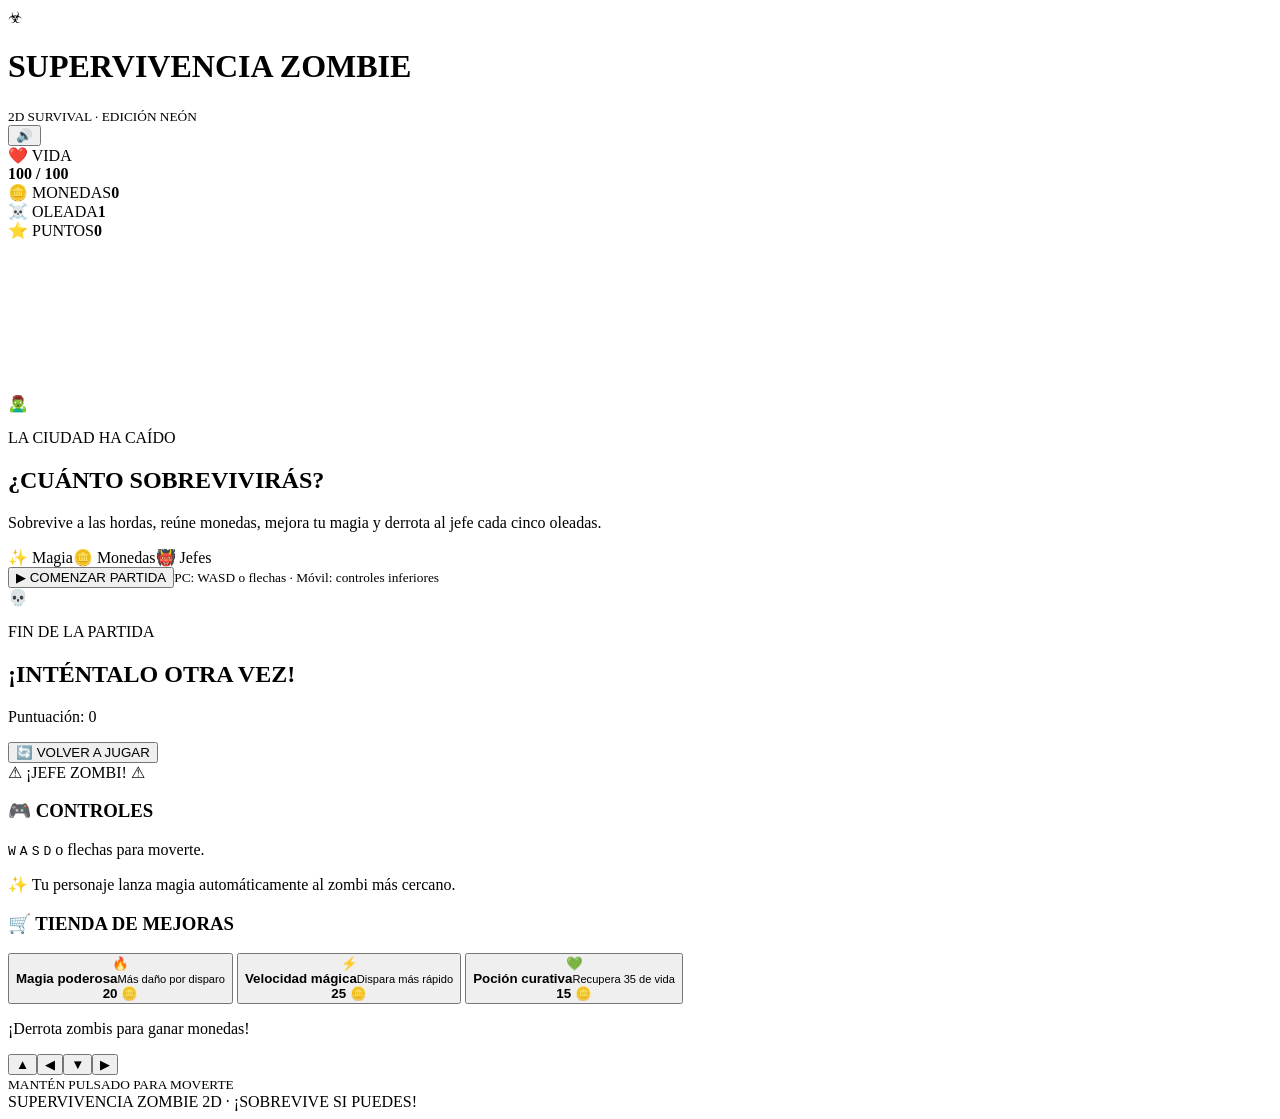
==== index.html @ ac4273e3 "Agregar juego Supervivencia Zombie 2D" ====
<!DOCTYPE html>
<html lang="es">
<head>
<meta charset="UTF-8">
<meta name="viewport" content="width=device-width, initial-scale=1">
<meta name="theme-color" content="#090d18">
<title>Supervivencia Zombie 2D</title>
<link rel="stylesheet" href="style.css">
</head>
<body>
<main class="app">
<header class="topbar"><div class="logo">☣</div><div class="brand"><h1>SUPERVIVENCIA <span>ZOMBIE</span></h1><small>2D SURVIVAL · EDICIÓN NEÓN</small></div><button id="soundBtn" class="small-btn">🔊</button></header>
<section class="hud">
<div class="stat life"><span>❤️ VIDA</span><div class="bar"><div id="healthBar"></div></div><b id="healthText">100 / 100</b></div>
<div class="stat"><span>🪙 MONEDAS</span><b id="coinsText">0</b></div><div class="stat"><span>☠️ OLEADA</span><b id="waveText">1</b></div><div class="stat"><span>⭐ PUNTOS</span><b id="scoreText">0</b></div>
</section>
<section class="arena">
<canvas id="gameCanvas" aria-label="Juego de supervivencia"></canvas>
<div id="startScreen" class="overlay"><div class="modal"><div class="hero">🧟‍♂️</div><p class="eyebrow">LA CIUDAD HA CAÍDO</p><h2>¿CUÁNTO <span>SOBREVIVIRÁS?</span></h2><p>Sobrevive a las hordas, reúne monedas, mejora tu magia y derrota al jefe cada cinco oleadas.</p><div class="features"><span>✨ Magia</span><span>🪙 Monedas</span><span>👹 Jefes</span></div><button id="startBtn" class="primary">▶ COMENZAR PARTIDA</button><small>PC: WASD o flechas · Móvil: controles inferiores</small></div></div>
<div id="gameOverScreen" class="overlay hidden"><div class="modal"><div class="hero">💀</div><p class="eyebrow">FIN DE LA PARTIDA</p><h2>¡INTÉNTALO <span>OTRA VEZ!</span></h2><p id="finalStats">Puntuación: 0</p><button id="restartBtn" class="primary">🔄 VOLVER A JUGAR</button></div></div>
<div id="waveBanner" class="banner hidden"></div><div id="bossWarning" class="boss hidden">⚠ ¡JEFE ZOMBI! ⚠</div>
</section>
<section class="bottom">
<div class="panel instructions"><h3>🎮 CONTROLES</h3><p><kbd>W</kbd> <kbd>A</kbd> <kbd>S</kbd> <kbd>D</kbd> o flechas para moverte.</p><p>✨ Tu personaje lanza magia automáticamente al zombi más cercano.</p></div>
<div class="panel shop"><h3>🛒 TIENDA DE MEJORAS</h3><div class="shop-items">
<button class="upgrade" data-upgrade="damage"><span>🔥</span><div><b>Magia poderosa</b><small>Más daño por disparo</small></div><strong id="damageCost">20 🪙</strong></button>
<button class="upgrade" data-upgrade="speed"><span>⚡</span><div><b>Velocidad mágica</b><small>Dispara más rápido</small></div><strong id="speedCost">25 🪙</strong></button>
<button class="upgrade" data-upgrade="health"><span>💚</span><div><b>Poción curativa</b><small>Recupera 35 de vida</small></div><strong id="healthCost">15 🪙</strong></button>
</div><p id="shopMessage" aria-live="polite">¡Derrota zombis para ganar monedas!</p></div>
</section>
<nav class="mobile-controls" aria-label="Controles táctiles"><div class="dpad"><button data-key="ArrowUp" class="up">▲</button><button data-key="ArrowLeft" class="left">◀</button><button data-key="ArrowDown" class="down">▼</button><button data-key="ArrowRight" class="right">▶</button></div><small>MANTÉN PULSADO PARA MOVERTE</small></nav>
<footer>SUPERVIVENCIA ZOMBIE 2D · ¡SOBREVIVE SI PUEDES!</footer>
</main><script src="script.js"></script>
</body></html>
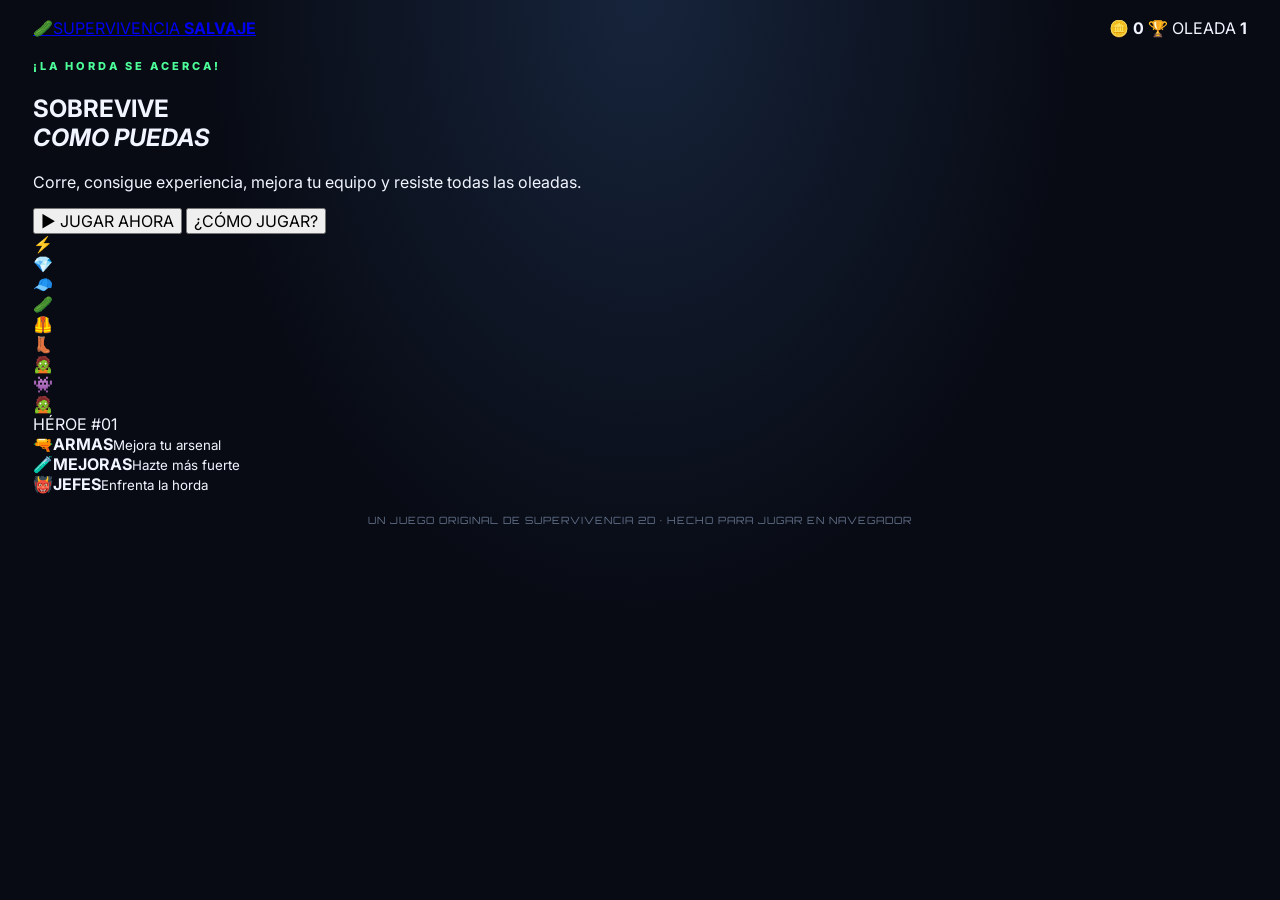
==== commit 27830f49: "Rediseñar juego con estilo survivor caricaturesco" ====
--- a/index.html
+++ b/index.html
@@ -1,34 +1,65 @@
-<!DOCTYPE html>
+<!doctype html>
 <html lang="es">
 <head>
-<meta charset="UTF-8">
-<meta name="viewport" content="width=device-width, initial-scale=1">
-<meta name="theme-color" content="#090d18">
-<title>Supervivencia Zombie 2D</title>
-<link rel="stylesheet" href="style.css">
+  <meta charset="UTF-8">
+  <meta name="viewport" content="width=device-width, initial-scale=1.0">
+  <meta name="theme-color" content="#182d24">
+  <title>Supervivencia Salvaje — Arena 2D</title>
+  <link rel="preconnect" href="https://fonts.googleapis.com">
+  <link href="https://fonts.googleapis.com/css2?family=Nunito:wght@400;700;800;900&display=swap" rel="stylesheet">
+  <link rel="stylesheet" href="style.css">
 </head>
 <body>
-<main class="app">
-<header class="topbar"><div class="logo">☣</div><div class="brand"><h1>SUPERVIVENCIA <span>ZOMBIE</span></h1><small>2D SURVIVAL · EDICIÓN NEÓN</small></div><button id="soundBtn" class="small-btn">🔊</button></header>
-<section class="hud">
-<div class="stat life"><span>❤️ VIDA</span><div class="bar"><div id="healthBar"></div></div><b id="healthText">100 / 100</b></div>
-<div class="stat"><span>🪙 MONEDAS</span><b id="coinsText">0</b></div><div class="stat"><span>☠️ OLEADA</span><b id="waveText">1</b></div><div class="stat"><span>⭐ PUNTOS</span><b id="scoreText">0</b></div>
-</section>
-<section class="arena">
-<canvas id="gameCanvas" aria-label="Juego de supervivencia"></canvas>
-<div id="startScreen" class="overlay"><div class="modal"><div class="hero">🧟‍♂️</div><p class="eyebrow">LA CIUDAD HA CAÍDO</p><h2>¿CUÁNTO <span>SOBREVIVIRÁS?</span></h2><p>Sobrevive a las hordas, reúne monedas, mejora tu magia y derrota al jefe cada cinco oleadas.</p><div class="features"><span>✨ Magia</span><span>🪙 Monedas</span><span>👹 Jefes</span></div><button id="startBtn" class="primary">▶ COMENZAR PARTIDA</button><small>PC: WASD o flechas · Móvil: controles inferiores</small></div></div>
-<div id="gameOverScreen" class="overlay hidden"><div class="modal"><div class="hero">💀</div><p class="eyebrow">FIN DE LA PARTIDA</p><h2>¡INTÉNTALO <span>OTRA VEZ!</span></h2><p id="finalStats">Puntuación: 0</p><button id="restartBtn" class="primary">🔄 VOLVER A JUGAR</button></div></div>
-<div id="waveBanner" class="banner hidden"></div><div id="bossWarning" class="boss hidden">⚠ ¡JEFE ZOMBI! ⚠</div>
-</section>
-<section class="bottom">
-<div class="panel instructions"><h3>🎮 CONTROLES</h3><p><kbd>W</kbd> <kbd>A</kbd> <kbd>S</kbd> <kbd>D</kbd> o flechas para moverte.</p><p>✨ Tu personaje lanza magia automáticamente al zombi más cercano.</p></div>
-<div class="panel shop"><h3>🛒 TIENDA DE MEJORAS</h3><div class="shop-items">
-<button class="upgrade" data-upgrade="damage"><span>🔥</span><div><b>Magia poderosa</b><small>Más daño por disparo</small></div><strong id="damageCost">20 🪙</strong></button>
-<button class="upgrade" data-upgrade="speed"><span>⚡</span><div><b>Velocidad mágica</b><small>Dispara más rápido</small></div><strong id="speedCost">25 🪙</strong></button>
-<button class="upgrade" data-upgrade="health"><span>💚</span><div><b>Poción curativa</b><small>Recupera 35 de vida</small></div><strong id="healthCost">15 🪙</strong></button>
-</div><p id="shopMessage" aria-live="polite">¡Derrota zombis para ganar monedas!</p></div>
-</section>
-<nav class="mobile-controls" aria-label="Controles táctiles"><div class="dpad"><button data-key="ArrowUp" class="up">▲</button><button data-key="ArrowLeft" class="left">◀</button><button data-key="ArrowDown" class="down">▼</button><button data-key="ArrowRight" class="right">▶</button></div><small>MANTÉN PULSADO PARA MOVERTE</small></nav>
-<footer>SUPERVIVENCIA ZOMBIE 2D · ¡SOBREVIVE SI PUEDES!</footer>
-</main><script src="script.js"></script>
-</body></html>+  <main class="app">
+    <header class="topbar">
+      <a class="brand" href="#" aria-label="Supervivencia Salvaje inicio"><span class="brand-icon">🥒</span><span>SUPERVIVENCIA <b>SALVAJE</b></span></a>
+      <div class="top-stats">
+        <span class="pill">🪙 <b id="coinCount">0</b></span>
+        <span class="pill">🏆 OLEADA <b id="waveTop">1</b></span>
+      </div>
+    </header>
+
+    <section id="menuScreen" class="menu-screen">
+      <div class="hero-copy">
+        <span class="eyebrow">¡LA HORDA SE ACERCA!</span>
+        <h1>SOBREVIVE<br><em>COMO PUEDAS</em></h1>
+        <p>Corre, consigue experiencia, mejora tu equipo y resiste todas las oleadas.</p>
+        <div class="hero-actions">
+          <button id="playBtn" class="btn btn-primary">▶ JUGAR AHORA</button>
+          <button id="howBtn" class="btn btn-ghost">¿CÓMO JUGAR?</button>
+        </div>
+        <div id="howText" class="how-text hidden">Muévete con WASD o las flechas. Tu héroe dispara automáticamente al enemigo más cercano. Recoge las gemas, sube de nivel y elige mejoras.</div>
+      </div>
+      <div class="hero-art" aria-label="Héroe caricaturesco en una arena">
+        <div class="sun"></div><div class="floating f1">⚡</div><div class="floating f2">💎</div>
+        <div class="hero-shadow"></div>
+        <div class="hero-character"><div class="hero-hat">🧢</div><div class="hero-face">🥒</div><div class="hero-body">🦺</div><div class="hero-boots">👢</div></div>
+        <div class="enemy e1">🧟</div><div class="enemy e2">👾</div><div class="enemy e3">🧟</div>
+        <span class="art-tag">HÉROE #01</span>
+      </div>
+      <div class="feature-row">
+        <div class="feature"><span>🔫</span><b>ARMAS</b><small>Mejora tu arsenal</small></div>
+        <div class="feature"><span>🧪</span><b>MEJORAS</b><small>Hazte más fuerte</small></div>
+        <div class="feature"><span>👹</span><b>JEFES</b><small>Enfrenta la horda</small></div>
+      </div>
+    </section>
+
+    <section id="gameScreen" class="game-screen hidden">
+      <div class="hud">
+        <div class="hud-left"><span class="hud-label">OLEADA <b id="wave">1</b></span><span class="hud-label">NIVEL <b id="level">1</b></span></div>
+        <div class="health-wrap"><span>❤️ <b id="hpText">100/100</b></span><div class="bar"><i id="hpBar"></i></div></div>
+        <div class="hud-right"><span>🪙 <b id="coins">0</b></span><button id="pauseBtn" class="icon-btn" aria-label="Pausar">Ⅱ</button></div>
+      </div>
+      <div class="arena-wrap"><canvas id="gameCanvas" width="960" height="600" aria-label="Zona de juego"></canvas>
+        <div id="toast" class="toast hidden"></div>
+        <div id="upgradePanel" class="overlay hidden"><div class="modal"><span class="eyebrow">¡SUBISTE DE NIVEL!</span><h2>ELIGE UNA MEJORA</h2><p>Selecciona una ventaja para seguir sobreviviendo.</p><div id="upgradeChoices" class="upgrade-choices"></div></div></div>
+        <div id="pausePanel" class="overlay hidden"><div class="modal"><span class="eyebrow">PAUSA</span><h2>TOMA AIRE</h2><p>La horda espera… por ahora.</p><button id="resumeBtn" class="btn btn-primary">CONTINUAR</button><button id="quitBtn" class="btn btn-ghost">SALIR AL MENÚ</button></div></div>
+        <div id="gameOverPanel" class="overlay hidden"><div class="modal"><span class="eyebrow">FIN DE LA PARTIDA</span><h2>¡BUEN INTENTO!</h2><p id="resultText">Llegaste a la oleada 1.</p><button id="againBtn" class="btn btn-primary">VOLVER A JUGAR</button><button id="menuBtn" class="btn btn-ghost">MENÚ PRINCIPAL</button></div></div>
+      </div>
+      <div class="game-footer"><span>⌨️ WASD / FLECHAS para moverte</span><span>✨ Recoge gemas para subir de nivel</span><span id="enemyCount">Enemigos: 0</span></div>
+    </section>
+    <footer>UN JUEGO ORIGINAL DE SUPERVIVENCIA 2D · HECHO PARA JUGAR EN NAVEGADOR</footer>
+  </main>
+  <script src="script.js"></script>
+</body>
+</html>
--- a/style.css
+++ b/style.css
@@ -0,0 +1,2 @@
+@import url('https://fonts.googleapis.com/css2?family=Orbitron:wght@400;600;700;800;900&family=Inter:wght@400;500;600;700;800&display=swap');
+:root{--bg:#080b14;--panel:#111827;--line:#273349;--green:#4dff9a;--purple:#bd78ff;--red:#ff5278;--text:#f1f5ff;--muted:#99a6bd}*{box-sizing:border-box}body{margin:0;min-height:100vh;background:radial-gradient(ellipse at top,#16243b,transparent 48%),var(--bg);color:var(--text);font-family:Inter,Arial,sans-serif}button{font:inherit;cursor:pointer;-webkit-tap-highlight-color:transparent}.app{width:min(1250px,100%);margin:auto;padding:18px}.topbar{display:flex;align-items:center;gap:12px;margin-bottom:16px}.logo{font-size:38px;color:var(--green);text-shadow:0 0 20px #4dff9a99}.brand{flex:1}.brand h1{margin:0;font:800 clamp(16px,3vw,25px) Orbitron,sans-serif;letter-spacing:1px}.brand h1 span{color:var(--green)}.brand small{display:block;margin-top:5px;color:var(--muted);font-size:10px;letter-spacing:2px}.small-btn{background:var(--panel);border:1px solid var(--line);border-radius:12px;color:white;padding:10px 13px}.hud{display:grid;grid-template-columns:1.4fr repeat(3,1fr);gap:10px;margin-bottom:12px}.stat,.panel{background:#111827e8;border:1px solid var(--line);border-radius:12px;padding:12px;min-width:0}.stat span{display:block;color:var(--muted);font-size:10px;font-weight:800;letter-spacing:1px;margin-bottom:8px}.stat b{font:700 20px Orbitron,sans-serif;overflow-wrap:anywhere}.bar{height:8px;overflow:hidden;border-radius:10px;background:#30394b;margin:7px 0}.health-fill,#healthBar{height:100%;width:100%;background:linear-gradient(90deg,#ff5278,#ff8b8b);border-radius:inherit;transition:width .15s}#healthText{font-size:11px;color:#ffc2cd}.arena{position:relative;overflow:hidden;border:1px solid #36516b;border-radius:15px;background:#0b1420;box-shadow:0 0 35px #36f5a010}#gameCanvas{display:block;width:100%;height:clamp(310px,53vw,570px);touch-action:none}.overlay{position:absolute;inset:0;z-index:4;display:grid;place-items:center;padding:15px;background:#070b14d9;backdrop-filter:blur(7px)}.hidden{display:none!important}.modal{width:min(490px,100%);padding:clamp(18px,4vw,35px);text-align:center;background:linear-gradient(145deg,#172337,#0c1220);border:1px solid #435371;border-radius:20px;box-shadow:0 0 50px #9b5cff16}.hero{font-size:55px;filter:drop-shadow(0 0 15px #4dff9a55)}.eyebrow{color:var(--green);font-size:11px;font-weight:800;letter-spacing:3px}.modal h2{font:900 clamp(22px,5vw,34px) Orbitron,sans-serif;line-height:1.4;margin:10px 0}.modal h2 span{color:var(--green)}.modal p{color:#bac6d9;font-size:13px;line-height:1.7}.features{display:flex;justify-content:center;gap:8px;flex-wrap:wrap;margin:18px 0}.features span{padding:8px 10px;background:#202d42;border-radius:9px;font-size:11px}.primary{width:100%;border:0;border-radius:11px;padding:15px;background:linear-gradient(90deg,#30df85,#70ffc1);color:#07170f;font-weight:900;letter-spacing:1px}.modal>small{display:block;color:var(--muted);font-size:10px;margin-top:15px}.banner,.boss{position:absolute;z-index:2;left:50%;top:12%;transform:translateX(-50%);white-space:nowrap;text-align:center;font:900 clamp(15px,3vw,27px) Orbitron,sans-serif;color:var(--green);text-shadow:0 0 18px #4dff9a;pointer-events:none}.boss{top:23%;color:#ff5e7b;text-shadow:0 0 18px #ff5278}.bottom{display:grid;grid-template-columns:.85fr 1.5fr;gap:12px;margin-top:12px}.panel{padding:16px}.panel h3{font:700 13px Orbitron,sans-serif;margin:0 0 14px}.instructions p{color:var(--muted);font-size:12px;line-height:1.7}kbd{display:inline-block;background:#25334a;border:1px solid #455574;border-radius:4px;padding:3px 6px}.shop-items{display:grid;grid-template-columns:repeat(3,minmax(0,1fr));gap:9px}.upgrade{display:flex;flex-direction:column;align-items:flex-start;gap:8px;text-align:left;padding:12px;min-width:0;border:1px solid #34425c;border-radius:10px;background:#182338;color:var(--text)}.upgrade:hover:not(:disabled){border-color:var(--green);transform:translateY(-2px)}.upgrade:disabled{opacity:.45;cursor:not-allowed}.upgrade>span{font-size:24px}.upgrade b,.upgrade small{display:block}.upgrade b{font-size:11px;line-height:1.5}.upgrade small{color:var(--muted);font-size:10px;line-height:1.5;margin-top:3px}.upgrade strong{color:var(--green);font-size:11px}#shopMessage{min-height:15px;color:var(--muted);font-size:11px;margin-bottom:0}.mobile-controls{display:none}footer{padding:20px 0 8px;text-align:center;color:#64728b;font:10px Orbitron,sans-serif;letter-spacing:1px}@media(max-width:700px){.app{padding:10px}.brand h1{font-size:15px}.brand small{font-size:8px;letter-spacing:1px}.logo{font-size:29px}.hud{grid-template-columns:repeat(3,1fr)}.life{grid-column:1/-1}.stat{padding:9px}.stat b{font-size:16px}#gameCanvas{height:56vh;min-height:330px;max-height:490px}.bottom{grid-template-columns:1fr}.instructions{display:none}.mobile-controls{display:flex;align-items:center;justify-content:space-between;gap:12px;padding:15px 3px 5px}.dpad{display:grid;grid-template-columns:repeat(3,45px);grid-template-rows:repeat(2,43px);gap:4px}.dpad button{border:1px solid #3b536e;border-radius:9px;background:#172338;color:var(--green);font-size:17px;touch-action:none;user-select:none}.up{grid-column:2;grid-row:1}.left{grid-column:1;grid-row:2}.down{grid-column:2;grid-row:2}.right{grid-column:3;grid-row:2}.mobile-controls small{max-width:130px;color:var(--muted);font-size:9px;line-height:1.6;text-align:right}.shop-items{grid-template-columns:1fr}.upgrade{flex-direction:row;align-items:center}.upgrade>span{width:30px;text-align:center}.upgrade>div{flex:1}}
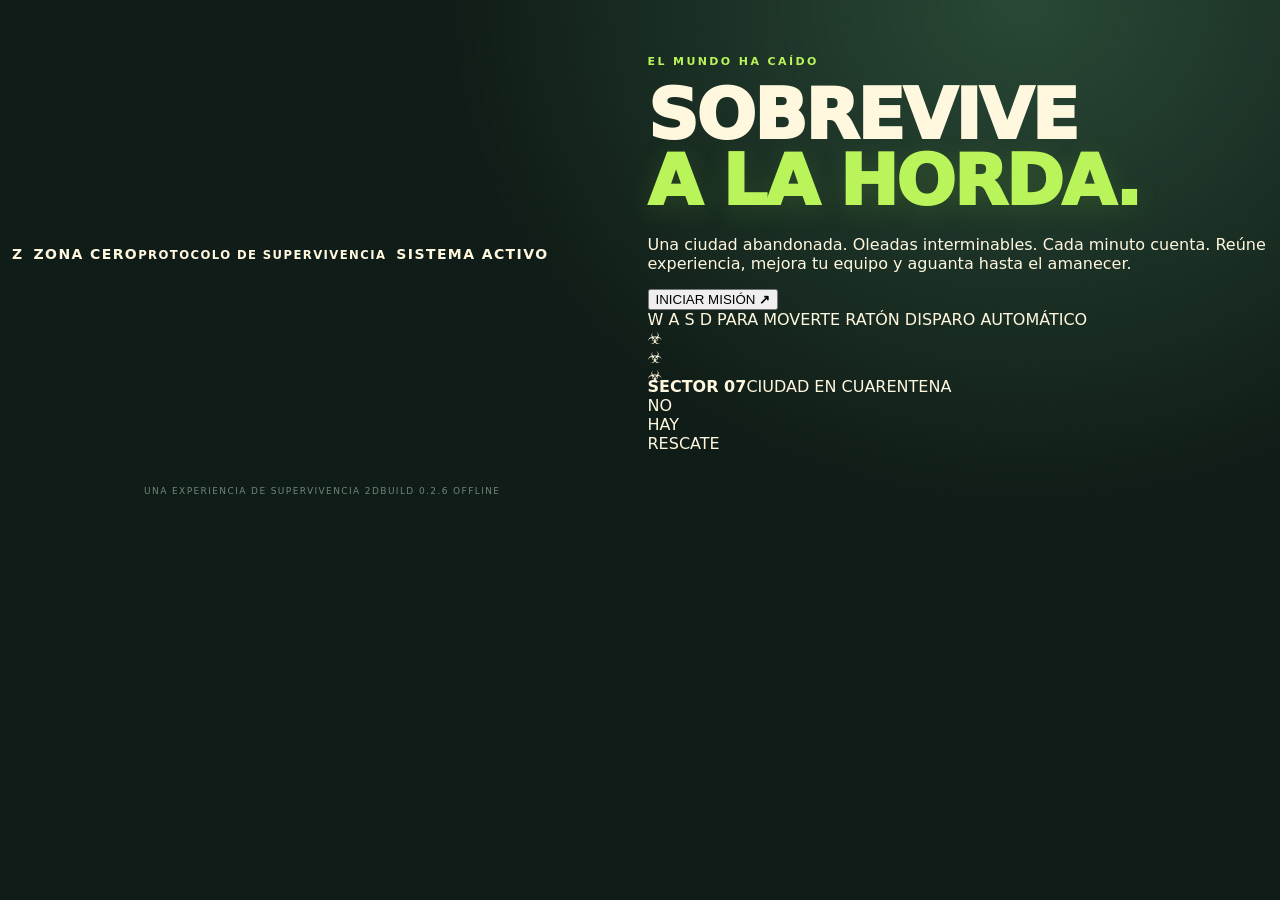
==== commit fbaf8713: "Redesign game interface as immersive survival arena" ====
--- a/index.html
+++ b/index.html
@@ -1,65 +1,45 @@
 <!doctype html>
 <html lang="es">
 <head>
-  <meta charset="UTF-8">
-  <meta name="viewport" content="width=device-width, initial-scale=1.0">
-  <meta name="theme-color" content="#182d24">
-  <title>Supervivencia Salvaje — Arena 2D</title>
-  <link rel="preconnect" href="https://fonts.googleapis.com">
-  <link href="https://fonts.googleapis.com/css2?family=Nunito:wght@400;700;800;900&display=swap" rel="stylesheet">
-  <link rel="stylesheet" href="style.css">
+<meta charset="UTF-8">
+<meta name="viewport" content="width=device-width,initial-scale=1">
+<meta name="theme-color" content="#101510">
+<title>Zona Cero — Supervivencia 2D</title>
+<link rel="preconnect" href="https://fonts.googleapis.com">
+<link href="https://fonts.googleapis.com/css2?family=Barlow+Condensed:wght@500;600;700;800;900&family=Inter:wght@400;500;600;700;800&display=swap" rel="stylesheet">
+<link rel="stylesheet" href="style.css">
 </head>
 <body>
-  <main class="app">
-    <header class="topbar">
-      <a class="brand" href="#" aria-label="Supervivencia Salvaje inicio"><span class="brand-icon">🥒</span><span>SUPERVIVENCIA <b>SALVAJE</b></span></a>
-      <div class="top-stats">
-        <span class="pill">🪙 <b id="coinCount">0</b></span>
-        <span class="pill">🏆 OLEADA <b id="waveTop">1</b></span>
+<main id="app">
+  <section id="menu" class="screen menu-screen">
+    <div class="menu-bg"></div><div class="menu-grain"></div>
+    <header class="brand"><span class="brand-mark">Z</span><div><strong>ZONA CERO</strong><small>PROTOCOLO DE SUPERVIVENCIA</small></div><span class="status"><i></i> SISTEMA ACTIVO</span></header>
+    <div class="menu-content">
+      <div class="menu-copy"><div class="eyebrow"><span></span> EL MUNDO HA CAÍDO</div><h1>SOBREVIVE<br><em>A LA HORDA.</em></h1><p>Una ciudad abandonada. Oleadas interminables. Cada minuto cuenta. Reúne experiencia, mejora tu equipo y aguanta hasta el amanecer.</p>
+      <button id="play" class="primary-btn">INICIAR MISIÓN <b>↗</b></button>
+      <div class="controls-hint"><span>W A S D</span> PARA MOVERTE <i></i><span>RATÓN</span> DISPARO AUTOMÁTICO</div></div>
+      <div class="poster-art" aria-label="Ilustración original de un superviviente enfrentando criaturas caricaturescas">
+        <div class="moon"></div><div class="city city-back"></div><div class="city city-front"></div><div class="ground-lines"></div>
+        <div class="art-zombie z1">☣</div><div class="art-zombie z2">☣</div><div class="art-zombie z3">☣</div>
+        <div class="art-hero"><div class="hero-pack"></div><div class="hero-head"><span></span></div><div class="hero-body"><i></i></div><div class="hero-leg l1"></div><div class="hero-leg l2"></div><div class="hero-tool"></div></div>
+        <div class="poster-label"><b>SECTOR 07</b><span>CIUDAD EN CUARENTENA</span></div>
+        <div class="poster-stamp">NO<br>HAY<br>RESCATE</div>
       </div>
-    </header>
-
-    <section id="menuScreen" class="menu-screen">
-      <div class="hero-copy">
-        <span class="eyebrow">¡LA HORDA SE ACERCA!</span>
-        <h1>SOBREVIVE<br><em>COMO PUEDAS</em></h1>
-        <p>Corre, consigue experiencia, mejora tu equipo y resiste todas las oleadas.</p>
-        <div class="hero-actions">
-          <button id="playBtn" class="btn btn-primary">▶ JUGAR AHORA</button>
-          <button id="howBtn" class="btn btn-ghost">¿CÓMO JUGAR?</button>
-        </div>
-        <div id="howText" class="how-text hidden">Muévete con WASD o las flechas. Tu héroe dispara automáticamente al enemigo más cercano. Recoge las gemas, sube de nivel y elige mejoras.</div>
-      </div>
-      <div class="hero-art" aria-label="Héroe caricaturesco en una arena">
-        <div class="sun"></div><div class="floating f1">⚡</div><div class="floating f2">💎</div>
-        <div class="hero-shadow"></div>
-        <div class="hero-character"><div class="hero-hat">🧢</div><div class="hero-face">🥒</div><div class="hero-body">🦺</div><div class="hero-boots">👢</div></div>
-        <div class="enemy e1">🧟</div><div class="enemy e2">👾</div><div class="enemy e3">🧟</div>
-        <span class="art-tag">HÉROE #01</span>
-      </div>
-      <div class="feature-row">
-        <div class="feature"><span>🔫</span><b>ARMAS</b><small>Mejora tu arsenal</small></div>
-        <div class="feature"><span>🧪</span><b>MEJORAS</b><small>Hazte más fuerte</small></div>
-        <div class="feature"><span>👹</span><b>JEFES</b><small>Enfrenta la horda</small></div>
-      </div>
-    </section>
-
-    <section id="gameScreen" class="game-screen hidden">
-      <div class="hud">
-        <div class="hud-left"><span class="hud-label">OLEADA <b id="wave">1</b></span><span class="hud-label">NIVEL <b id="level">1</b></span></div>
-        <div class="health-wrap"><span>❤️ <b id="hpText">100/100</b></span><div class="bar"><i id="hpBar"></i></div></div>
-        <div class="hud-right"><span>🪙 <b id="coins">0</b></span><button id="pauseBtn" class="icon-btn" aria-label="Pausar">Ⅱ</button></div>
-      </div>
-      <div class="arena-wrap"><canvas id="gameCanvas" width="960" height="600" aria-label="Zona de juego"></canvas>
-        <div id="toast" class="toast hidden"></div>
-        <div id="upgradePanel" class="overlay hidden"><div class="modal"><span class="eyebrow">¡SUBISTE DE NIVEL!</span><h2>ELIGE UNA MEJORA</h2><p>Selecciona una ventaja para seguir sobreviviendo.</p><div id="upgradeChoices" class="upgrade-choices"></div></div></div>
-        <div id="pausePanel" class="overlay hidden"><div class="modal"><span class="eyebrow">PAUSA</span><h2>TOMA AIRE</h2><p>La horda espera… por ahora.</p><button id="resumeBtn" class="btn btn-primary">CONTINUAR</button><button id="quitBtn" class="btn btn-ghost">SALIR AL MENÚ</button></div></div>
-        <div id="gameOverPanel" class="overlay hidden"><div class="modal"><span class="eyebrow">FIN DE LA PARTIDA</span><h2>¡BUEN INTENTO!</h2><p id="resultText">Llegaste a la oleada 1.</p><button id="againBtn" class="btn btn-primary">VOLVER A JUGAR</button><button id="menuBtn" class="btn btn-ghost">MENÚ PRINCIPAL</button></div></div>
-      </div>
-      <div class="game-footer"><span>⌨️ WASD / FLECHAS para moverte</span><span>✨ Recoge gemas para subir de nivel</span><span id="enemyCount">Enemigos: 0</span></div>
-    </section>
-    <footer>UN JUEGO ORIGINAL DE SUPERVIVENCIA 2D · HECHO PARA JUGAR EN NAVEGADOR</footer>
-  </main>
-  <script src="script.js"></script>
+    </div>
+    <footer class="menu-footer"><span>UNA EXPERIENCIA DE SUPERVIVENCIA 2D</span><span>BUILD 0.2.6 <i></i> OFFLINE</span></footer>
+  </section>
+  <section id="game" class="screen game-screen hidden">
+    <canvas id="arena"></canvas>
+    <div class="hud-top"><div class="hud-logo"><span>Z</span><b>ZONA CERO</b></div><div class="hud-stat"><small>OLEADA</small><strong id="wave">01</strong></div><div class="hud-stat"><small>TIEMPO</small><strong id="time">00:00</strong></div><div class="hud-stat coins"><small>CHATARRA</small><strong>◆ <span id="coins">0</span></strong></div><button id="pause" class="pause-btn" aria-label="Pausar">Ⅱ</button></div>
+    <div class="mission-panel"><small>OBJETIVO ACTUAL</small><strong>SOBREVIVE A LA HORDA</strong><div class="health-track"><span id="healthbar"></span></div><span id="healthtext">100 / 100 HP</span></div>
+    <div class="xp-panel"><div class="xp-label"><span>EXPERIENCIA</span><b id="level">NV. 1</b></div><div class="xp-track"><span id="xpbar"></span></div></div>
+    <div id="tip" class="tip">MUEVETE · RECOGE CRISTALES · SOBREVIVE</div>
+    <div id="pauseOverlay" class="overlay hidden"><div class="modal"><small>PROTOCOLO DETENIDO</small><h2>PAUSA</h2><button id="resume" class="primary-btn">CONTINUAR ↗</button><button id="quit" class="secondary-btn">VOLVER AL MENÚ</button></div></div>
+    <div id="upgradeOverlay" class="overlay hidden"><div class="modal upgrade-modal"><small>EVOLUCIÓN DISPONIBLE</small><h2>ELIGE UNA MEJORA</h2><div id="upgradeChoices" class="upgrade-choices"></div></div></div>
+    <div id="overOverlay" class="overlay hidden"><div class="modal"><small>FIN DE LA MISIÓN</small><h2>HAS CAÍDO.</h2><p id="finalStats">La ciudad sigue en cuarentena.</p><button id="again" class="primary-btn">INTENTAR DE NUEVO ↗</button><button id="backMenu" class="secondary-btn">VOLVER AL MENÚ</button></div></div>
+    <div class="mobile-pad" id="mobilePad"><button data-dir="up">▲</button><div><button data-dir="left">◀</button><button data-dir="down">▼</button><button data-dir="right">▶</button></div></div>
+  </section>
+</main>
+<script src="script.js"></script>
 </body>
 </html>
--- a/style.css
+++ b/style.css
@@ -1,2 +1 @@
-@import url('https://fonts.googleapis.com/css2?family=Orbitron:wght@400;600;700;800;900&family=Inter:wght@400;500;600;700;800&display=swap');
-:root{--bg:#080b14;--panel:#111827;--line:#273349;--green:#4dff9a;--purple:#bd78ff;--red:#ff5278;--text:#f1f5ff;--muted:#99a6bd}*{box-sizing:border-box}body{margin:0;min-height:100vh;background:radial-gradient(ellipse at top,#16243b,transparent 48%),var(--bg);color:var(--text);font-family:Inter,Arial,sans-serif}button{font:inherit;cursor:pointer;-webkit-tap-highlight-color:transparent}.app{width:min(1250px,100%);margin:auto;padding:18px}.topbar{display:flex;align-items:center;gap:12px;margin-bottom:16px}.logo{font-size:38px;color:var(--green);text-shadow:0 0 20px #4dff9a99}.brand{flex:1}.brand h1{margin:0;font:800 clamp(16px,3vw,25px) Orbitron,sans-serif;letter-spacing:1px}.brand h1 span{color:var(--green)}.brand small{display:block;margin-top:5px;color:var(--muted);font-size:10px;letter-spacing:2px}.small-btn{background:var(--panel);border:1px solid var(--line);border-radius:12px;color:white;padding:10px 13px}.hud{display:grid;grid-template-columns:1.4fr repeat(3,1fr);gap:10px;margin-bottom:12px}.stat,.panel{background:#111827e8;border:1px solid var(--line);border-radius:12px;padding:12px;min-width:0}.stat span{display:block;color:var(--muted);font-size:10px;font-weight:800;letter-spacing:1px;margin-bottom:8px}.stat b{font:700 20px Orbitron,sans-serif;overflow-wrap:anywhere}.bar{height:8px;overflow:hidden;border-radius:10px;background:#30394b;margin:7px 0}.health-fill,#healthBar{height:100%;width:100%;background:linear-gradient(90deg,#ff5278,#ff8b8b);border-radius:inherit;transition:width .15s}#healthText{font-size:11px;color:#ffc2cd}.arena{position:relative;overflow:hidden;border:1px solid #36516b;border-radius:15px;background:#0b1420;box-shadow:0 0 35px #36f5a010}#gameCanvas{display:block;width:100%;height:clamp(310px,53vw,570px);touch-action:none}.overlay{position:absolute;inset:0;z-index:4;display:grid;place-items:center;padding:15px;background:#070b14d9;backdrop-filter:blur(7px)}.hidden{display:none!important}.modal{width:min(490px,100%);padding:clamp(18px,4vw,35px);text-align:center;background:linear-gradient(145deg,#172337,#0c1220);border:1px solid #435371;border-radius:20px;box-shadow:0 0 50px #9b5cff16}.hero{font-size:55px;filter:drop-shadow(0 0 15px #4dff9a55)}.eyebrow{color:var(--green);font-size:11px;font-weight:800;letter-spacing:3px}.modal h2{font:900 clamp(22px,5vw,34px) Orbitron,sans-serif;line-height:1.4;margin:10px 0}.modal h2 span{color:var(--green)}.modal p{color:#bac6d9;font-size:13px;line-height:1.7}.features{display:flex;justify-content:center;gap:8px;flex-wrap:wrap;margin:18px 0}.features span{padding:8px 10px;background:#202d42;border-radius:9px;font-size:11px}.primary{width:100%;border:0;border-radius:11px;padding:15px;background:linear-gradient(90deg,#30df85,#70ffc1);color:#07170f;font-weight:900;letter-spacing:1px}.modal>small{display:block;color:var(--muted);font-size:10px;margin-top:15px}.banner,.boss{position:absolute;z-index:2;left:50%;top:12%;transform:translateX(-50%);white-space:nowrap;text-align:center;font:900 clamp(15px,3vw,27px) Orbitron,sans-serif;color:var(--green);text-shadow:0 0 18px #4dff9a;pointer-events:none}.boss{top:23%;color:#ff5e7b;text-shadow:0 0 18px #ff5278}.bottom{display:grid;grid-template-columns:.85fr 1.5fr;gap:12px;margin-top:12px}.panel{padding:16px}.panel h3{font:700 13px Orbitron,sans-serif;margin:0 0 14px}.instructions p{color:var(--muted);font-size:12px;line-height:1.7}kbd{display:inline-block;background:#25334a;border:1px solid #455574;border-radius:4px;padding:3px 6px}.shop-items{display:grid;grid-template-columns:repeat(3,minmax(0,1fr));gap:9px}.upgrade{display:flex;flex-direction:column;align-items:flex-start;gap:8px;text-align:left;padding:12px;min-width:0;border:1px solid #34425c;border-radius:10px;background:#182338;color:var(--text)}.upgrade:hover:not(:disabled){border-color:var(--green);transform:translateY(-2px)}.upgrade:disabled{opacity:.45;cursor:not-allowed}.upgrade>span{font-size:24px}.upgrade b,.upgrade small{display:block}.upgrade b{font-size:11px;line-height:1.5}.upgrade small{color:var(--muted);font-size:10px;line-height:1.5;margin-top:3px}.upgrade strong{color:var(--green);font-size:11px}#shopMessage{min-height:15px;color:var(--muted);font-size:11px;margin-bottom:0}.mobile-controls{display:none}footer{padding:20px 0 8px;text-align:center;color:#64728b;font:10px Orbitron,sans-serif;letter-spacing:1px}@media(max-width:700px){.app{padding:10px}.brand h1{font-size:15px}.brand small{font-size:8px;letter-spacing:1px}.logo{font-size:29px}.hud{grid-template-columns:repeat(3,1fr)}.life{grid-column:1/-1}.stat{padding:9px}.stat b{font-size:16px}#gameCanvas{height:56vh;min-height:330px;max-height:490px}.bottom{grid-template-columns:1fr}.instructions{display:none}.mobile-controls{display:flex;align-items:center;justify-content:space-between;gap:12px;padding:15px 3px 5px}.dpad{display:grid;grid-template-columns:repeat(3,45px);grid-template-rows:repeat(2,43px);gap:4px}.dpad button{border:1px solid #3b536e;border-radius:9px;background:#172338;color:var(--green);font-size:17px;touch-action:none;user-select:none}.up{grid-column:2;grid-row:1}.left{grid-column:1;grid-row:2}.down{grid-column:2;grid-row:2}.right{grid-column:3;grid-row:2}.mobile-controls small{max-width:130px;color:var(--muted);font-size:9px;line-height:1.6;text-align:right}.shop-items{grid-template-columns:1fr}.upgrade{flex-direction:row;align-items:center}.upgrade>span{width:30px;text-align:center}.upgrade>div{flex:1}}+:root{--bg:#101c17;--panel:#1b2c23;--panel2:#23392c;--lime:#b9f45b;--gold:#ffd56a;--cream:#fff8df;--muted:#a9bdac;--red:#ff6f6f}*{box-sizing:border-box}body{margin:0;background:radial-gradient(ellipse at 80% 0%,#294936 0%,transparent 40%),var(--bg);color:var(--cream);font-family:Nunito,system-ui,sans-serif;min-height:100vh}.app{max-width:1200px;margin:auto;padding:20px 26px 14px}.topbar{display:flex;align-items:center;justify-content:space-between;gap:16px;border-bottom:1px solid #ffffff18;padding:4px 0 18px}.brand{display:flex;align-items:center;gap:10px;color:var(--cream);text-decoration:none;font-weight:900;letter-spacing:1.4px;font-size:14px}.brand-icon{font-size:29px;filter:drop-shadow(0 5px 10px #0006)}.brand b{color:var(--lime)}.top-stats{display:flex;gap:9px}.pill{background:#ffffff0e;border:1px solid #ffffff17;border-radius:30px;padding:8px 14px;font-size:13px;color:var(--gold)}.pill b{color:white;margin-left:4px}.menu-screen{display:grid;grid-template-columns:1fr 1fr;align-items:center;gap:15px;padding:40px 12px 26px}.hero-copy{padding:20px 0;position:relative;z-index:2}.eyebrow{font-size:11px;font-weight:900;letter-spacing:2.4px;color:var(--lime)}h1{font-size:clamp(38px,5.5vw,70px);line-height:.94;letter-spacing:-2px;margin:15px 0 20px;font-weight:1000}h1 em{font-style:normal;color:var(--lime);text-shadow:0 6px 28px #9ee73b25}.hero-copy p{color:var(--muted);max-width:440px;line-height:1.7;font-size:15px}.hero-actions{display:flex;flex-wrap:wrap;gap:11px;margin-top:27px}.btn{border:0;border-radius:12px;padding:13px 19px;font:900 12px Nunito,sans-serif;letter-spacing:.8px;cursor:pointer;transition:transform .16s,filter .16s}.btn:hover{transform:translateY(-2px);filter:brightness(1.08)}.btn-primary{background:var(--lime);color:#17241a;box-shadow:0 8px 24px #a7eb4b25}.btn-ghost{background:#ffffff0d;color:var(--cream);border:1px solid #ffffff24}.how-text{margin-top:16px;padding:14px 16px;border-radius:12px;background:#ffffff0c;color:var(--muted);font-size:13px;line-height:1.6;max-width:440px}.hidden{display:none!important}.hero-art{height:350px;position:relative;overflow:hidden;border-radius:28px;background:linear-gradient(155deg,#5a8b52,#244c3b 58%,#172b24);border:1px solid #d9ffb52e;box-shadow:inset 0 0 60px #0c1b14aa,0 25px 60px #0003}.hero-art:before,.hero-art:after{content:"";position:absolute;border-radius:50%;background:#b4dc8140}.hero-art:before{width:250px;height:250px;top:48px;left:calc(50% - 125px)}.hero-art:after{width:440px;height:100px;bottom:-30px;left:calc(50% - 220px);background:#13271d99;filter:blur(7px)}.sun{position:absolute;right:44px;top:30px;width:72px;height:72px;border-radius:50%;background:#ffda76;box-shadow:0 0 55px #ffd36b80}.hero-character{position:absolute;z-index:2;left:calc(50% - 58px);top:92px;width:116px;height:175px;display:flex;align-items:center;flex-direction:column;filter:drop-shadow(0 12px 8px #13251b77);animation:bob 2s ease-in-out infinite}.hero-face{font-size:84px;line-height:1.05;transform:rotate(-5deg)}.hero-hat{font-size:35px;margin-bottom:-13px;z-index:2}.hero-body{font-size:43px;margin-top:-9px}.hero-boots{font-size:31px;margin-top:-8px}.hero-shadow{position:absolute;z-index:1;bottom:39px;left:calc(50% - 64px);width:128px;height:25px;border-radius:50%;background:#07130e88;filter:blur(5px)}.enemy{position:absolute;z-index:2;font-size:48px;filter:drop-shadow(0 8px 5px #07130e66);animation:bob 2.4s ease-in-out infinite}.e1{left:14%;bottom:67px}.e2{right:15%;bottom:84px;animation-delay:.4s}.e3{right:28%;top:62px;font-size:36px;animation-delay:.8s}.floating{position:absolute;z-index:3;font-size:32px;animation:float 3s ease-in-out infinite}.f1{left:20%;top:55px}.f2{right:20%;top:145px;animation-delay:1s}.art-tag{position:absolute;z-index:4;bottom:20px;left:22px;border-radius:7px;background:#101c17b8;padding:8px 11px;font-size:10px;font-weight:900;letter-spacing:1.5px;color:var(--lime)}.feature-row{grid-column:1/-1;display:grid;grid-template-columns:repeat(3,1fr);gap:12px;margin-top:18px}.feature{display:grid;grid-template-columns:42px 1fr;grid-template-rows:1fr 1fr;align-items:center;column-gap:10px;padding:15px;background:#ffffff08;border:1px solid #ffffff13;border-radius:14px}.feature span{grid-row:1/3;font-size:26px}.feature b{font-size:12px;letter-spacing:1px}.feature small{color:var(--muted);font-size:11px}.game-screen{padding:20px 0 12px}.hud{display:flex;align-items:center;justify-content:space-between;gap:15px;margin-bottom:12px;background:#ffffff09;border:1px solid #ffffff15;padding:12px 15px;border-radius:14px}.hud-left,.hud-right{display:flex;align-items:center;gap:17px}.hud-label{font-size:11px;color:var(--muted);font-weight:900;letter-spacing:1px}.hud-label b{color:var(--gold);font-size:15px;margin-left:5px}.health-wrap{width:min(250px,30%);font-size:11px;font-weight:900}.bar{height:8px;background:#512e2e;border-radius:20px;overflow:hidden;margin-top:5px}.bar i{display:block;height:100%;width:100%;background:linear-gradient(90deg,#f66b65,#ff9d67);border-radius:20px;transition:width .2s}.hud-right{color:var(--gold);font-weight:900}.icon-btn{border:1px solid #ffffff22;background:#ffffff10;color:white;border-radius:8px;width:34px;height:32px;cursor:pointer}.arena-wrap{position:relative;overflow:hidden;border:2px solid #7baf5b;border-radius:17px;box-shadow:0 15px 50px #0005;background:#2d5439}.arena-wrap canvas{display:block;width:100%;height:auto;aspect-ratio:8/5;touch-action:none}.game-footer{display:flex;justify-content:space-between;gap:12px;color:var(--muted);font-size:11px;padding:12px 4px}.overlay{position:absolute;inset:0;display:grid;place-items:center;background:#0b1812c9;backdrop-filter:blur(5px);padding:16px;z-index:10}.modal{width:min(440px,100%);padding:27px 24px;border-radius:22px;background:#1a2d22;border:1px solid #d3f7a52b;text-align:center;box-shadow:0 20px 80px #0007}.modal h2{font-size:26px;margin:8px 0;color:var(--cream);line-height:1.1}.modal p{font-size:13px;color:var(--muted);line-height:1.5}.modal>.btn{margin:7px 4px 0}.upgrade-choices{display:grid;grid-template-columns:repeat(3,1fr);gap:9px;margin-top:19px}.upgrade-card{background:#ffffff0b;border:1px solid #ffffff1b;color:white;border-radius:13px;padding:13px 8px;cursor:pointer;font-family:inherit;min-height:120px}.upgrade-card:hover{border-color:var(--lime);background:#b9f45b12}.upgrade-card span{display:block;font-size:28px;margin-bottom:8px}.upgrade-card b{display:block;font-size:12px}.upgrade-card small{display:block;color:var(--muted);font-size:10px;line-height:1.3;margin-top:5px}.toast{position:absolute;z-index:5;top:18px;left:50%;transform:translateX(-50%);padding:10px 15px;border-radius:30px;background:#16261de8;border:1px solid #b9f45b70;color:var(--lime);font-weight:900;font-size:12px;white-space:nowrap}footer{text-align:center;color:#708678;font-size:9px;letter-spacing:1.4px;padding:18px 0 5px}@keyframes bob{0%,100%{transform:translateY(0)}50%{transform:translateY(-8px)}}@keyframes float{0%,100%{transform:translateY(0) rotate(-8deg)}50%{transform:translateY(-13px) rotate(8deg)}}@media(max-width:760px){.app{padding:14px 12px}.menu-screen{grid-template-columns:1fr;padding:24px 2px}.hero-copy{padding:10px 0}.hero-art{height:300px;grid-row:2}.feature-row{grid-row:3}.hero-copy p{font-size:14px}.feature{padding:12px 8px;grid-template-columns:1fr;grid-template-rows:auto auto auto;text-align:center}.feature span{grid-row:auto}.feature small{font-size:10px}.topbar{align-items:flex-start}.brand{font-size:11px;letter-spacing:.7px}.brand-icon{font-size:24px}.pill{padding:7px 9px;font-size:11px}.hud{gap:8px;padding:10px}.hud-left{gap:8px}.hud-label{font-size:9px}.health-wrap{width:28%;font-size:9px}.hud-right{gap:8px}.game-footer{font-size:9px;flex-wrap:wrap}.upgrade-choices{grid-template-columns:1fr}.upgrade-card{min-height:0;display:flex;align-items:center;text-align:left;gap:10px;padding:9px}.upgrade-card span{margin:0}.upgrade-card small{margin-left:auto;max-width:45%}.modal{padding:22px 16px}.modal h2{font-size:22px}}
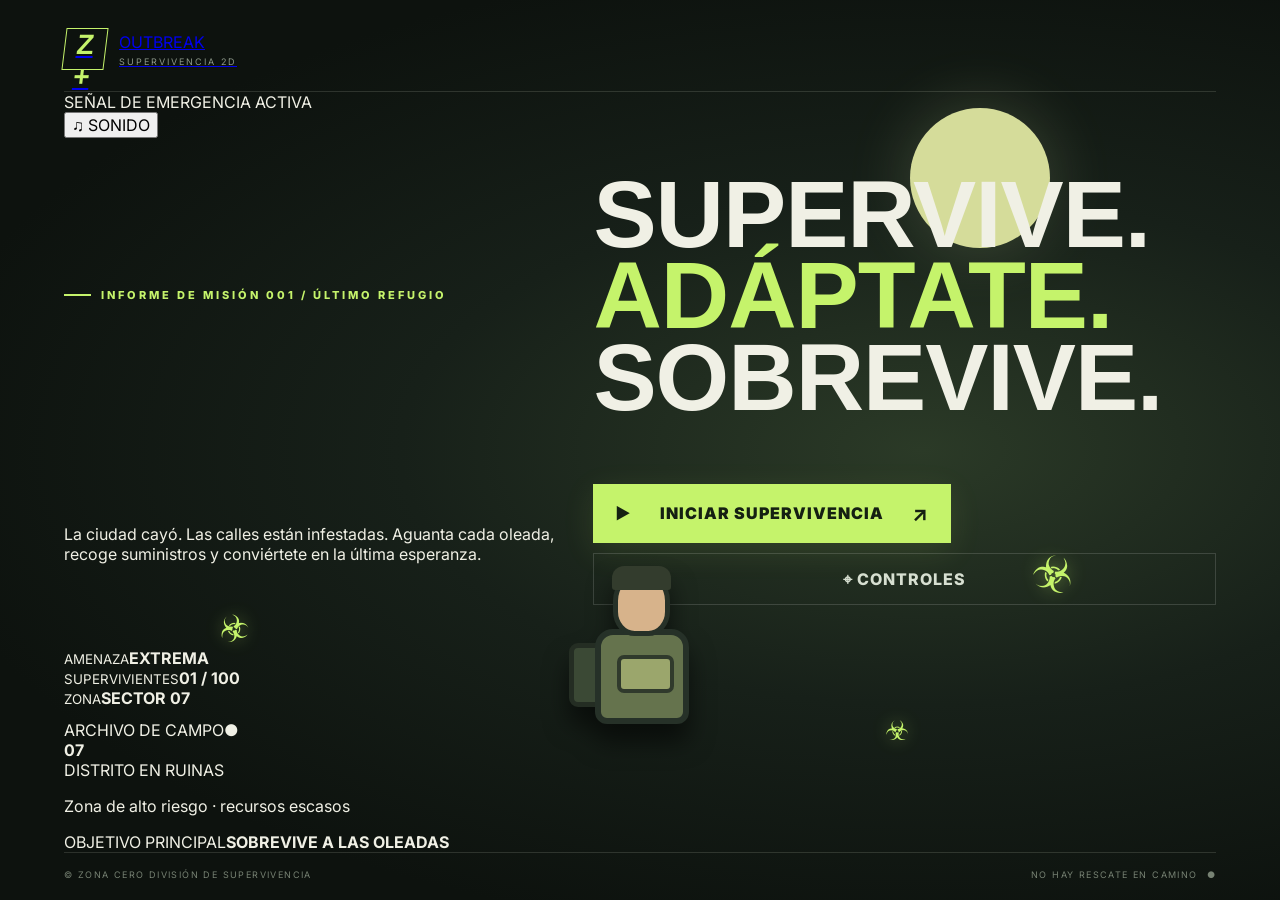
==== commit 3509bbf3: "Redesign survival game menu and HUD" ====
--- a/index.html
+++ b/index.html
@@ -2,44 +2,33 @@
 <html lang="es">
 <head>
 <meta charset="UTF-8">
-<meta name="viewport" content="width=device-width,initial-scale=1">
-<meta name="theme-color" content="#101510">
-<title>Zona Cero — Supervivencia 2D</title>
+<meta name="viewport" content="width=device-width,initial-scale=1,viewport-fit=cover">
+<meta name="theme-color" content="#10130f">
+<title>SUPERVIVENCIA ZOMBIE — Zona Cero</title>
 <link rel="preconnect" href="https://fonts.googleapis.com">
 <link href="https://fonts.googleapis.com/css2?family=Barlow+Condensed:wght@500;600;700;800;900&family=Inter:wght@400;500;600;700;800&display=swap" rel="stylesheet">
 <link rel="stylesheet" href="style.css">
 </head>
 <body>
 <main id="app">
-  <section id="menu" class="screen menu-screen">
-    <div class="menu-bg"></div><div class="menu-grain"></div>
-    <header class="brand"><span class="brand-mark">Z</span><div><strong>ZONA CERO</strong><small>PROTOCOLO DE SUPERVIVENCIA</small></div><span class="status"><i></i> SISTEMA ACTIVO</span></header>
-    <div class="menu-content">
-      <div class="menu-copy"><div class="eyebrow"><span></span> EL MUNDO HA CAÍDO</div><h1>SOBREVIVE<br><em>A LA HORDA.</em></h1><p>Una ciudad abandonada. Oleadas interminables. Cada minuto cuenta. Reúne experiencia, mejora tu equipo y aguanta hasta el amanecer.</p>
-      <button id="play" class="primary-btn">INICIAR MISIÓN <b>↗</b></button>
-      <div class="controls-hint"><span>W A S D</span> PARA MOVERTE <i></i><span>RATÓN</span> DISPARO AUTOMÁTICO</div></div>
-      <div class="poster-art" aria-label="Ilustración original de un superviviente enfrentando criaturas caricaturescas">
-        <div class="moon"></div><div class="city city-back"></div><div class="city city-front"></div><div class="ground-lines"></div>
-        <div class="art-zombie z1">☣</div><div class="art-zombie z2">☣</div><div class="art-zombie z3">☣</div>
-        <div class="art-hero"><div class="hero-pack"></div><div class="hero-head"><span></span></div><div class="hero-body"><i></i></div><div class="hero-leg l1"></div><div class="hero-leg l2"></div><div class="hero-tool"></div></div>
-        <div class="poster-label"><b>SECTOR 07</b><span>CIUDAD EN CUARENTENA</span></div>
-        <div class="poster-stamp">NO<br>HAY<br>RESCATE</div>
-      </div>
-    </div>
-    <footer class="menu-footer"><span>UNA EXPERIENCIA DE SUPERVIVENCIA 2D</span><span>BUILD 0.2.6 <i></i> OFFLINE</span></footer>
-  </section>
-  <section id="game" class="screen game-screen hidden">
-    <canvas id="arena"></canvas>
-    <div class="hud-top"><div class="hud-logo"><span>Z</span><b>ZONA CERO</b></div><div class="hud-stat"><small>OLEADA</small><strong id="wave">01</strong></div><div class="hud-stat"><small>TIEMPO</small><strong id="time">00:00</strong></div><div class="hud-stat coins"><small>CHATARRA</small><strong>◆ <span id="coins">0</span></strong></div><button id="pause" class="pause-btn" aria-label="Pausar">Ⅱ</button></div>
-    <div class="mission-panel"><small>OBJETIVO ACTUAL</small><strong>SOBREVIVE A LA HORDA</strong><div class="health-track"><span id="healthbar"></span></div><span id="healthtext">100 / 100 HP</span></div>
-    <div class="xp-panel"><div class="xp-label"><span>EXPERIENCIA</span><b id="level">NV. 1</b></div><div class="xp-track"><span id="xpbar"></span></div></div>
-    <div id="tip" class="tip">MUEVETE · RECOGE CRISTALES · SOBREVIVE</div>
-    <div id="pauseOverlay" class="overlay hidden"><div class="modal"><small>PROTOCOLO DETENIDO</small><h2>PAUSA</h2><button id="resume" class="primary-btn">CONTINUAR ↗</button><button id="quit" class="secondary-btn">VOLVER AL MENÚ</button></div></div>
-    <div id="upgradeOverlay" class="overlay hidden"><div class="modal upgrade-modal"><small>EVOLUCIÓN DISPONIBLE</small><h2>ELIGE UNA MEJORA</h2><div id="upgradeChoices" class="upgrade-choices"></div></div></div>
-    <div id="overOverlay" class="overlay hidden"><div class="modal"><small>FIN DE LA MISIÓN</small><h2>HAS CAÍDO.</h2><p id="finalStats">La ciudad sigue en cuarentena.</p><button id="again" class="primary-btn">INTENTAR DE NUEVO ↗</button><button id="backMenu" class="secondary-btn">VOLVER AL MENÚ</button></div></div>
-    <div class="mobile-pad" id="mobilePad"><button data-dir="up">▲</button><div><button data-dir="left">◀</button><button data-dir="down">▼</button><button data-dir="right">▶</button></div></div>
-  </section>
-</main>
-<script src="script.js"></script>
-</body>
-</html>+<section id="menu" class="screen menu-screen">
+  <div class="menu-art" aria-hidden="true"><div class="moon"></div><div class="ruin ruin-a"></div><div class="ruin ruin-b"></div><div class="road"></div><div class="art-zombie z1">☣</div><div class="art-zombie z2">☣</div><div class="art-zombie z3">☣</div><div class="art-hero"><span class="hero-pack"></span><span class="hero-head"></span><span class="hero-body"></span><span class="hero-gun"></span></div><div class="art-grain"></div></div>
+  <header class="topbar"><a class="brand" href="#" aria-label="Zona Cero"><span class="brand-mark">Z<span>+</span></span><span>OUTBREAK<small>SUPERVIVENCIA 2D</small></span></a><div class="top-status"><span class="live-dot"></span> SEÑAL DE EMERGENCIA ACTIVA</div><button id="soundMenu" class="icon-button" aria-label="Activar o desactivar sonido">♫ <span>SONIDO</span></button></header>
+  <div class="menu-content"><div class="eyebrow"><span></span> INFORME DE MISIÓN 001 / ÚLTIMO REFUGIO</div><h1>SUPERVIVE.<br><em>ADÁPTATE.</em><br><span>SOBREVIVE.</span></h1><p class="intro">La ciudad cayó. Las calles están infestadas. Aguanta cada oleada, recoge suministros y conviértete en la última esperanza.</p>
+  <div class="menu-actions"><button id="startBtn" class="primary-btn"><span class="play-triangle">▶</span> INICIAR SUPERVIVENCIA <b>↗</b></button><button id="howBtn" class="secondary-btn">⌖ <span>CONTROLES</span></button></div>
+  <div id="controlsHint" class="controls-hint hidden"><b>WASD / FLECHAS</b> moverte · <b>ESPACIO</b> pausa · <b>RATÓN</b> apuntar no hace falta: disparas automático.</div>
+  <div class="mission-stats"><div><small>AMENAZA</small><b class="danger">EXTREMA</b></div><div><small>SUPERVIVIENTES</small><b>01 / 100</b></div><div><small>ZONA</small><b>SECTOR 07</b></div></div></div>
+  <aside class="mission-card"><div class="card-head"><span>ARCHIVO DE CAMPO</span><span class="file-dot">●</span></div><div class="mini-map"><div class="map-grid"></div><span class="map-route"></span><i class="map-player"></i><i class="map-threat t1"></i><i class="map-threat t2"></i><i class="map-threat t3"></i><b>07</b></div><div class="card-title">DISTRITO EN RUINAS</div><p>Zona de alto riesgo · recursos escasos</p><div class="card-rule"></div><div class="card-bottom"><span>OBJETIVO PRINCIPAL</span><b>SOBREVIVE A LAS OLEADAS</b></div></aside>
+  <footer class="menu-footer"><span>© ZONA CERO DIVISIÓN DE SUPERVIVENCIA</span><span>NO HAY RESCATE EN CAMINO <b>●</b></span></footer>
+</section>
+<section id="game" class="screen game-screen hidden">
+  <canvas id="arena" aria-label="Campo de juego de supervivencia"></canvas>
+  <div class="game-top"><button id="menuBtn" class="small-ui">← <span>MENÚ</span></button><div class="wave-badge"><small>OLEADA</small><strong id="wave">01</strong><span id="waveLabel">INFESTACIÓN</span></div><div class="run-stats"><span>☠ <b id="kills">0</b></span><span>◈ <b id="coins">0</b></span><span>✦ <b id="level">1</b></span></div><button id="pauseBtn" class="small-ui pause-ui">Ⅱ <span>PAUSA</span></button></div>
+  <div class="game-bottom"><div class="health-block"><div class="hud-label"><span>INTEGRIDAD</span><b id="healthText">100 / 100</b></div><div class="bar"><i id="healthBar"></i></div></div><div class="xp-block"><div class="hud-label"><span>EXPERIENCIA</span><b id="xpText">0 / 5</b></div><div class="bar xp-bar"><i id="xpBar"></i></div></div><div class="weapon-tag"><span class="weapon-icon">✹</span><div><small>ARMA EQUIPADA</small><b id="weaponName">BLÁSTER IMPROVISADO</b></div><span class="auto-tag">AUTO</span></div></div>
+  <div id="toast" class="toast hidden"></div><div id="pauseOverlay" class="overlay hidden"><div class="overlay-panel"><div class="eyebrow">PAUSA DE CAMPO</div><h2>RESPIRA.<br><em>RECARGA.</em></h2><p>Los infectados esperan. Tú decides cuándo volver.</p><button id="resumeBtn" class="primary-btn">▶ CONTINUAR</button><button id="pauseMenuBtn" class="secondary-btn">VOLVER AL MENÚ</button></div></div>
+  <div id="upgradeOverlay" class="overlay hidden"><div class="upgrade-panel"><div class="eyebrow">SUMINISTROS RECUPERADOS</div><h2>ELIGE UNA <em>MEJORA</em></h2><p>Tu supervivencia depende de esta decisión.</p><div id="upgradeCards" class="upgrade-cards"></div></div></div>
+  <div id="gameOverOverlay" class="overlay hidden"><div class="overlay-panel"><div class="eyebrow">SEÑAL PERDIDA</div><h2>FIN DE LA<br><em>PARTIDA.</em></h2><p id="finalStats">Resististe hasta el final.</p><button id="retryBtn" class="primary-btn">↻ VOLVER A INTENTAR</button><button id="overMenuBtn" class="secondary-btn">VOLVER AL MENÚ</button></div></div>
+  <div class="mobile-controls" aria-label="Controles táctiles"><div class="dpad"><button data-move="up">▲</button><div><button data-move="left">◀</button><button data-move="down">▼</button><button data-move="right">▶</button></div></div><div class="mobile-note">DISPARO AUTOMÁTICO</div></div>
+</section>
+</main><script src="script.js"></script>
+</body></html>
--- a/style.css
+++ b/style.css
@@ -1 +1 @@
-:root{--bg:#101c17;--panel:#1b2c23;--panel2:#23392c;--lime:#b9f45b;--gold:#ffd56a;--cream:#fff8df;--muted:#a9bdac;--red:#ff6f6f}*{box-sizing:border-box}body{margin:0;background:radial-gradient(ellipse at 80% 0%,#294936 0%,transparent 40%),var(--bg);color:var(--cream);font-family:Nunito,system-ui,sans-serif;min-height:100vh}.app{max-width:1200px;margin:auto;padding:20px 26px 14px}.topbar{display:flex;align-items:center;justify-content:space-between;gap:16px;border-bottom:1px solid #ffffff18;padding:4px 0 18px}.brand{display:flex;align-items:center;gap:10px;color:var(--cream);text-decoration:none;font-weight:900;letter-spacing:1.4px;font-size:14px}.brand-icon{font-size:29px;filter:drop-shadow(0 5px 10px #0006)}.brand b{color:var(--lime)}.top-stats{display:flex;gap:9px}.pill{background:#ffffff0e;border:1px solid #ffffff17;border-radius:30px;padding:8px 14px;font-size:13px;color:var(--gold)}.pill b{color:white;margin-left:4px}.menu-screen{display:grid;grid-template-columns:1fr 1fr;align-items:center;gap:15px;padding:40px 12px 26px}.hero-copy{padding:20px 0;position:relative;z-index:2}.eyebrow{font-size:11px;font-weight:900;letter-spacing:2.4px;color:var(--lime)}h1{font-size:clamp(38px,5.5vw,70px);line-height:.94;letter-spacing:-2px;margin:15px 0 20px;font-weight:1000}h1 em{font-style:normal;color:var(--lime);text-shadow:0 6px 28px #9ee73b25}.hero-copy p{color:var(--muted);max-width:440px;line-height:1.7;font-size:15px}.hero-actions{display:flex;flex-wrap:wrap;gap:11px;margin-top:27px}.btn{border:0;border-radius:12px;padding:13px 19px;font:900 12px Nunito,sans-serif;letter-spacing:.8px;cursor:pointer;transition:transform .16s,filter .16s}.btn:hover{transform:translateY(-2px);filter:brightness(1.08)}.btn-primary{background:var(--lime);color:#17241a;box-shadow:0 8px 24px #a7eb4b25}.btn-ghost{background:#ffffff0d;color:var(--cream);border:1px solid #ffffff24}.how-text{margin-top:16px;padding:14px 16px;border-radius:12px;background:#ffffff0c;color:var(--muted);font-size:13px;line-height:1.6;max-width:440px}.hidden{display:none!important}.hero-art{height:350px;position:relative;overflow:hidden;border-radius:28px;background:linear-gradient(155deg,#5a8b52,#244c3b 58%,#172b24);border:1px solid #d9ffb52e;box-shadow:inset 0 0 60px #0c1b14aa,0 25px 60px #0003}.hero-art:before,.hero-art:after{content:"";position:absolute;border-radius:50%;background:#b4dc8140}.hero-art:before{width:250px;height:250px;top:48px;left:calc(50% - 125px)}.hero-art:after{width:440px;height:100px;bottom:-30px;left:calc(50% - 220px);background:#13271d99;filter:blur(7px)}.sun{position:absolute;right:44px;top:30px;width:72px;height:72px;border-radius:50%;background:#ffda76;box-shadow:0 0 55px #ffd36b80}.hero-character{position:absolute;z-index:2;left:calc(50% - 58px);top:92px;width:116px;height:175px;display:flex;align-items:center;flex-direction:column;filter:drop-shadow(0 12px 8px #13251b77);animation:bob 2s ease-in-out infinite}.hero-face{font-size:84px;line-height:1.05;transform:rotate(-5deg)}.hero-hat{font-size:35px;margin-bottom:-13px;z-index:2}.hero-body{font-size:43px;margin-top:-9px}.hero-boots{font-size:31px;margin-top:-8px}.hero-shadow{position:absolute;z-index:1;bottom:39px;left:calc(50% - 64px);width:128px;height:25px;border-radius:50%;background:#07130e88;filter:blur(5px)}.enemy{position:absolute;z-index:2;font-size:48px;filter:drop-shadow(0 8px 5px #07130e66);animation:bob 2.4s ease-in-out infinite}.e1{left:14%;bottom:67px}.e2{right:15%;bottom:84px;animation-delay:.4s}.e3{right:28%;top:62px;font-size:36px;animation-delay:.8s}.floating{position:absolute;z-index:3;font-size:32px;animation:float 3s ease-in-out infinite}.f1{left:20%;top:55px}.f2{right:20%;top:145px;animation-delay:1s}.art-tag{position:absolute;z-index:4;bottom:20px;left:22px;border-radius:7px;background:#101c17b8;padding:8px 11px;font-size:10px;font-weight:900;letter-spacing:1.5px;color:var(--lime)}.feature-row{grid-column:1/-1;display:grid;grid-template-columns:repeat(3,1fr);gap:12px;margin-top:18px}.feature{display:grid;grid-template-columns:42px 1fr;grid-template-rows:1fr 1fr;align-items:center;column-gap:10px;padding:15px;background:#ffffff08;border:1px solid #ffffff13;border-radius:14px}.feature span{grid-row:1/3;font-size:26px}.feature b{font-size:12px;letter-spacing:1px}.feature small{color:var(--muted);font-size:11px}.game-screen{padding:20px 0 12px}.hud{display:flex;align-items:center;justify-content:space-between;gap:15px;margin-bottom:12px;background:#ffffff09;border:1px solid #ffffff15;padding:12px 15px;border-radius:14px}.hud-left,.hud-right{display:flex;align-items:center;gap:17px}.hud-label{font-size:11px;color:var(--muted);font-weight:900;letter-spacing:1px}.hud-label b{color:var(--gold);font-size:15px;margin-left:5px}.health-wrap{width:min(250px,30%);font-size:11px;font-weight:900}.bar{height:8px;background:#512e2e;border-radius:20px;overflow:hidden;margin-top:5px}.bar i{display:block;height:100%;width:100%;background:linear-gradient(90deg,#f66b65,#ff9d67);border-radius:20px;transition:width .2s}.hud-right{color:var(--gold);font-weight:900}.icon-btn{border:1px solid #ffffff22;background:#ffffff10;color:white;border-radius:8px;width:34px;height:32px;cursor:pointer}.arena-wrap{position:relative;overflow:hidden;border:2px solid #7baf5b;border-radius:17px;box-shadow:0 15px 50px #0005;background:#2d5439}.arena-wrap canvas{display:block;width:100%;height:auto;aspect-ratio:8/5;touch-action:none}.game-footer{display:flex;justify-content:space-between;gap:12px;color:var(--muted);font-size:11px;padding:12px 4px}.overlay{position:absolute;inset:0;display:grid;place-items:center;background:#0b1812c9;backdrop-filter:blur(5px);padding:16px;z-index:10}.modal{width:min(440px,100%);padding:27px 24px;border-radius:22px;background:#1a2d22;border:1px solid #d3f7a52b;text-align:center;box-shadow:0 20px 80px #0007}.modal h2{font-size:26px;margin:8px 0;color:var(--cream);line-height:1.1}.modal p{font-size:13px;color:var(--muted);line-height:1.5}.modal>.btn{margin:7px 4px 0}.upgrade-choices{display:grid;grid-template-columns:repeat(3,1fr);gap:9px;margin-top:19px}.upgrade-card{background:#ffffff0b;border:1px solid #ffffff1b;color:white;border-radius:13px;padding:13px 8px;cursor:pointer;font-family:inherit;min-height:120px}.upgrade-card:hover{border-color:var(--lime);background:#b9f45b12}.upgrade-card span{display:block;font-size:28px;margin-bottom:8px}.upgrade-card b{display:block;font-size:12px}.upgrade-card small{display:block;color:var(--muted);font-size:10px;line-height:1.3;margin-top:5px}.toast{position:absolute;z-index:5;top:18px;left:50%;transform:translateX(-50%);padding:10px 15px;border-radius:30px;background:#16261de8;border:1px solid #b9f45b70;color:var(--lime);font-weight:900;font-size:12px;white-space:nowrap}footer{text-align:center;color:#708678;font-size:9px;letter-spacing:1.4px;padding:18px 0 5px}@keyframes bob{0%,100%{transform:translateY(0)}50%{transform:translateY(-8px)}}@keyframes float{0%,100%{transform:translateY(0) rotate(-8deg)}50%{transform:translateY(-13px) rotate(8deg)}}@media(max-width:760px){.app{padding:14px 12px}.menu-screen{grid-template-columns:1fr;padding:24px 2px}.hero-copy{padding:10px 0}.hero-art{height:300px;grid-row:2}.feature-row{grid-row:3}.hero-copy p{font-size:14px}.feature{padding:12px 8px;grid-template-columns:1fr;grid-template-rows:auto auto auto;text-align:center}.feature span{grid-row:auto}.feature small{font-size:10px}.topbar{align-items:flex-start}.brand{font-size:11px;letter-spacing:.7px}.brand-icon{font-size:24px}.pill{padding:7px 9px;font-size:11px}.hud{gap:8px;padding:10px}.hud-left{gap:8px}.hud-label{font-size:9px}.health-wrap{width:28%;font-size:9px}.hud-right{gap:8px}.game-footer{font-size:9px;flex-wrap:wrap}.upgrade-choices{grid-template-columns:1fr}.upgrade-card{min-height:0;display:flex;align-items:center;text-align:left;gap:10px;padding:9px}.upgrade-card span{margin:0}.upgrade-card small{margin-left:auto;max-width:45%}.modal{padding:22px 16px}.modal h2{font-size:22px}}+:root{--bg:#101510;--panel:#1a211a;--lime:#c5f36b;--cream:#f0f0e5;--muted:#8f998b;--line:rgba(235,242,220,.14);--orange:#ff8a50}*{box-sizing:border-box}html,body{margin:0;min-height:100%;background:var(--bg);color:var(--cream);font-family:Inter,Arial,sans-serif}body{overflow:hidden}button{font:inherit;cursor:pointer}#app{min-height:100vh}.screen{position:relative;width:100%;min-height:100vh;overflow:hidden}.hidden{display:none!important}.menu-screen{background:radial-gradient(ellipse at 72% 50%,#2b3a27 0%,#172019 40%,#0d120e 78%);padding:28px clamp(20px,5vw,76px) 20px;display:flex;flex-direction:column}.menu-bg{position:absolute;inset:0;background-image:linear-gradient(90deg,rgba(8,13,9,.55),transparent 70%),repeating-linear-gradient(0deg,transparent 0 79px,rgba(255,255,255,.025) 80px),repeating-linear-gradient(90deg,transparent 0 79px,rgba(255,255,255,.025) 80px);pointer-events:none}.menu-grain{position:absolute;inset:0;opacity:.13;pointer-events:none;background-image:url("data:image/svg+xml,%3Csvg viewBox='0 0 180 180' xmlns='http://www.w3.org/2000/svg'%3E%3Cfilter id='n'%3E%3CfeTurbulence type='fractalNoise' baseFrequency='.8' numOctaves='3' stitchTiles='stitch'/%3E%3C/filter%3E%3Crect width='100%25' height='100%25' filter='url(%23n)' opacity='.28'/%3E%3C/svg%3E")}.brand,.menu-content,.menu-footer{position:relative;z-index:1}.brand{display:flex;align-items:center;gap:13px;border-bottom:1px solid var(--line);padding-bottom:21px}.brand-mark{width:42px;height:42px;border:1px solid var(--lime);display:grid;place-items:center;color:var(--lime);font:900 28px 'Barlow Condensed',sans-serif;transform:skew(-7deg)}.brand strong{display:block;letter-spacing:2px;font-size:15px}.brand small{display:block;font-size:9px;letter-spacing:2px;color:var(--muted);margin-top:4px}.status{margin-left:auto;color:#b4c0ac;font-size:9px;letter-spacing:1.3px;display:flex;align-items:center;gap:8px}.status i,.menu-footer i{display:inline-block;width:7px;height:7px;border-radius:50%;background:var(--lime);box-shadow:0 0 12px #c5f36b}.menu-content{display:grid;grid-template-columns:.9fr 1.1fr;align-items:center;gap:20px;flex:1;max-width:1400px;width:100%;margin:auto}.menu-copy{padding:35px 0 35px 2vw;max-width:570px}.eyebrow{font-size:11px;letter-spacing:3px;color:var(--lime);font-weight:800;display:flex;align-items:center;gap:10px}.eyebrow span{height:2px;width:27px;background:var(--lime)}h1{font:900 clamp(54px,7.4vw,104px)/.86 'Barlow Condensed',Impact,sans-serif;letter-spacing:-1px;margin:24px 0 22px}h1 em{font-style:normal;color:var(--lime)}.menu-copy p{font-size:14px;line-height:1.8;color:#b4beb0;max-width:440px;margin:0 0 29px}.primary-btn{background:var(--lime);border:0;color:#152012;font-weight:900;letter-spacing:1px;padding:17px 22px;min-width:220px;display:flex;justify-content:space-between;align-items:center;gap:28px;transition:transform .2s,background .2s;box-shadow:0 8px 32px #c5f36b1b}.primary-btn:hover{transform:translateY(-3px);background:#d9ff90}.primary-btn b{font-size:21px}.controls-hint{display:flex;align-items:center;gap:10px;margin-top:32px;color:#8f9a89;font-size:9px;letter-spacing:1px;flex-wrap:wrap}.controls-hint span{border:1px solid #58634f;border-radius:4px;padding:5px 7px;color:#e5ebdc;font-weight:800}.controls-hint i{height:3px;width:3px;background:var(--lime);border-radius:50%;margin:0 5px}.poster-art{height:min(64vh,590px);min-height:380px;position:relative;isolation:isolate;overflow:hidden;background:linear-gradient(180deg,#7b885b 0%,#46543c 38%,#252f25 68%,#151c17 100%);border:1px solid #b8c68a33;box-shadow:0 25px 90px #0008;clip-path:polygon(5% 0,100% 0,100% 94%,95% 100%,0 100%,0 6%)}.poster-art:after{content:"";position:absolute;inset:0;background:linear-gradient(90deg,#111a1388,transparent 30%,transparent 75%,#111a1370),linear-gradient(0deg,#101710 0%,transparent 45%);z-index:2;pointer-events:none}.moon{position:absolute;width:140px;height:140px;top:12%;right:18%;border-radius:50%;background:#d5dc9a;box-shadow:0 0 65px #d8e9a333}.city{position:absolute;bottom:26%;width:120%;left:-10%;background:#253128;clip-path:polygon(0 65%,5% 65%,5% 30%,12% 30%,12% 60%,18% 60%,18% 10%,27% 10%,27% 70%,34% 70%,34% 38%,42% 38%,42% 0,50% 0,50% 65%,58% 65%,58% 22%,65% 22%,65% 55%,72% 55%,72% 15%,80% 15%,80% 65%,88% 65%,88% 40%,95% 40%,95% 62%,100% 62%,100% 100%,0 100%)}.city-back{height:44%;opacity:.65;transform:scale(1.15);background:#394632}.city-front{height:35%;background:#1b271f;bottom:23%;transform:scale(1.3)}.ground-lines{position:absolute;inset:58% -30% -20%;background:repeating-linear-gradient(100deg,transparent 0 54px,#a2b36b18 55px 57px),repeating-linear-gradient(0deg,transparent 0 46px,#a2b36b16 47px 49px);transform:perspective(200px) rotateX(10deg);z-index:1}.art-hero{position:absolute;z-index:3;width:150px;height:230px;left:50%;bottom:12%;transform:translateX(-50%);filter:drop-shadow(0 18px 12px #0008)}.hero-head{position:absolute;top:10px;left:48px;width:57px;height:64px;background:#d7b38b;border:5px solid #263128;border-radius:45% 45% 38% 38%;z-index:4}.hero-head:before{content:"";position:absolute;top:-11px;left:-6px;width:59px;height:24px;background:#333c2d;border-radius:12px 12px 3px 3px}.hero-head span{position:absolute;top:31px;left:11px;width:29px;height:5px;background:#222b22;border-radius:4px}.hero-body{position:absolute;top:67px;left:30px;width:94px;height:95px;background:#65734d;border:6px solid #263128;border-radius:18px 18px 12px 12px;z-index:3}.hero-body:after{content:"";position:absolute;top:20px;left:16px;width:49px;height:30px;background:#9ba66c;border:4px solid #303a2c;border-radius:7px}.hero-body i{position:absolute;top:55px;left:28px;width:28px;height:9px;background:#d1c69a;border-radius:3px}.hero-pack{position:absolute;z-index:2;top:81px;left:4px;width:42px;height:64px;background:#3b4935;border:5px solid #242d23;border-radius:9px}.hero-leg{position:absolute;top:151px;width:35px;height:63px;background:#414b38;border:5px solid #222b21;border-radius:8px}.hero-leg.l1{left:37px;transform:rotate(5deg)}.hero-leg.l2{left:81px;transform:rotate(-7deg)}.hero-tool{position:absolute;z-index:5;width:80px;height:13px;background:#d1d2b3;border:4px solid #283129;border-radius:5px;right:-24px;top:94px;transform:rotate(-20deg)}.hero-tool:after{content:"";position:absolute;width:25px;height:10px;background:#c5f36b;right:-19px;top:-3px;border:2px solid #263128}.art-zombie{position:absolute;z-index:3;color:#c5f36b;font-size:35px;text-shadow:0 0 18px #c5f36b77}.z1{left:17%;bottom:28%;transform:rotate(-20deg)}.z2{right:16%;bottom:33%;font-size:48px;transform:rotate(18deg)}.z3{right:29%;bottom:17%;font-size:27px}.poster-label{position:absolute;left:26px;bottom:22px;z-index:4;display:flex;flex-direction:column;gap:5px}.poster-label b{font:800 24px 'Barlow Condensed',sans-serif;letter-spacing:2px}.poster-label span{font-size:9px;letter-spacing:2px;color:#c0c8b4}.poster-stamp{position:absolute;z-index:4;right:24px;top:25px;border:2px solid #d5e69a;color:#d5e69a;padding:8px 10px;font:900 15px/1.05 'Barlow Condensed',sans-serif;letter-spacing:2px;transform:rotate(8deg);text-align:center}.menu-footer{border-top:1px solid var(--line);padding-top:16px;display:flex;justify-content:space-between;color:#778273;font-size:9px;letter-spacing:1.4px}.menu-footer span:last-child{display:flex;align-items:center;gap:9px}.game-screen{height:100vh;min-height:500px;background:#18231b}.game-screen canvas{display:block;width:100%;height:100%;position:absolute;inset:0}.hud-top{position:absolute;top:0;left:0;right:0;height:76px;padding:0 28px;display:flex;align-items:center;gap:34px;background:linear-gradient(180deg,#101610ef,#101610c9);border-bottom:1px solid #ffffff16;z-index:4}.hud-logo{display:flex;align-items:center;gap:10px;margin-right:auto;font-size:13px;letter-spacing:2px}.hud-logo span{display:grid;place-items:center;border:1px solid var(--lime);color:var(--lime);width:34px;height:34px;font:900 24px 'Barlow Condensed'}.hud-stat{display:flex;flex-direction:column;gap:4px;min-width:64px}.hud-stat small,.mission-panel small,.xp-label,.modal>small{font-size:9px;letter-spacing:1.8px;color:#9ca895;font-weight:800}.hud-stat strong{font:800 22px 'Barlow Condensed',sans-serif}.coins strong{color:var(--lime)}.pause-btn{width:40px;height:40px;background:#ffffff0b;border:1px solid #ffffff22;color:#fff;font-size:17px}.mission-panel{position:absolute;left:26px;top:100px;background:#101610c9;border:1px solid #ffffff1a;padding:16px;width:230px;z-index:3;backdrop-filter:blur(8px)}.mission-panel strong{display:block;font:800 18px 'Barlow Condensed',sans-serif;letter-spacing:.5px;margin:7px 0 12px}.health-track,.xp-track{height:6px;background:#ffffff1a;overflow:hidden}.health-track span{display:block;height:100%;width:100%;background:#d65b4b;transition:width .2s}.mission-panel>span{display:block;margin-top:7px;color:#b6c0b1;font-size:10px}.xp-panel{position:absolute;left:50%;bottom:26px;transform:translateX(-50%);width:min(420px,60vw);z-index:3;background:#101610d9;padding:12px 15px;border:1px solid #ffffff20}.xp-label{display:flex;justify-content:space-between;margin-bottom:8px}.xp-label b{color:var(--lime)}.xp-track{height:7px}.xp-track span{display:block;width:0;height:100%;background:var(--lime);box-shadow:0 0 12px #c5f36b77;transition:width .2s}.tip{position:absolute;right:25px;bottom:28px;color:#b4c0ad;font-size:9px;letter-spacing:1.5px;background:#101610bd;padding:12px;border:1px solid #ffffff14}.overlay{position:absolute;inset:0;z-index:8;display:grid;place-items:center;background:#080d09b9;backdrop-filter:blur(7px)}.modal{width:min(480px,calc(100% - 32px));padding:36px;background:#171f17;border:1px solid #c5f36b57;box-shadow:0 30px 100px #0009}.modal h2{font:900 clamp(42px,7vw,64px)/.95 'Barlow Condensed',sans-serif;margin:13px 0 20px;letter-spacing:1px}.modal p{color:#b4beb0;line-height:1.7}.modal .primary-btn{width:100%;margin-top:20px}.secondary-btn{margin-top:10px;width:100%;padding:15px;background:transparent;border:1px solid #ffffff25;color:#d7dfd1;font-weight:800;letter-spacing:1px}.upgrade-choices{display:grid;gap:10px}.upgrade-choice{display:flex;align-items:center;gap:13px;text-align:left;padding:15px;background:#ffffff08;border:1px solid #ffffff20;color:#f0f0e5;transition:border .15s,background .15s}.upgrade-choice:hover{border-color:var(--lime);background:#c5f36b10}.upgrade-icon{width:44px;height:44px;display:grid;place-items:center;background:#c5f36b1a;color:var(--lime);font-size:21px}.upgrade-choice strong{display:block;font-size:13px;margin-bottom:5px}.upgrade-choice small{color:#9ca895;font-size:11px}.mobile-pad{display:none;position:absolute;left:18px;bottom:24px;z-index:4}.mobile-pad>div{display:grid;grid-template-columns:repeat(3,44px);gap:4px}.mobile-pad button{width:44px;height:44px;border:1px solid #ffffff35;background:#101610b9;color:#fff;border-radius:8px}.mobile-pad>div button:first-child{grid-column:1;grid-row:2}.mobile-pad>div button:nth-child(2){grid-column:2;grid-row:2}.mobile-pad>div button:nth-child(3){grid-column:3;grid-row:2}@media(max-width:760px){.menu-screen{padding:18px 18px 14px}.menu-content{grid-template-columns:1fr;gap:0}.menu-copy{padding:35px 4px 15px}.menu-copy p{font-size:12px;max-width:370px}h1{font-size:clamp(52px,14vw,84px);margin:18px 0}.poster-art{height:35vh;min-height:210px;max-height:300px;margin:0 4px 12px}.art-hero{transform:translateX(-50%) scale(.73);transform-origin:bottom center;bottom:2%}.moon{width:90px;height:90px}.city{bottom:18%}.city-back{height:55%}.city-front{height:42%;bottom:16%}.controls-hint{margin-top:18px;font-size:8px}.menu-footer{font-size:7px;letter-spacing:.6px}.brand{padding-bottom:15px}.status{font-size:7px}.hud-top{height:62px;padding:0 12px;gap:12px}.hud-logo{font-size:9px;letter-spacing:.8px;gap:6px}.hud-logo span{width:27px;height:27px;font-size:19px}.hud-stat{min-width:40px}.hud-stat small{font-size:7px;letter-spacing:.8px}.hud-stat strong{font-size:18px}.pause-btn{width:33px;height:33px}.mission-panel{top:76px;left:10px;padding:10px;width:170px}.mission-panel strong{font-size:15px}.mission-panel small{font-size:7px}.tip{display:none}.xp-panel{bottom:15px;left:54%;width:48vw;padding:9px}.xp-label{font-size:7px}.mobile-pad{display:block}.game-screen{min-height:400px}}@media(max-height:650px) and (min-width:761px){.menu-copy{padding:15px 0}.poster-art{height:60vh;min-height:320px}.menu-content{gap:10px}.menu-copy p{margin-bottom:18px}.controls-hint{margin-top:20px}}
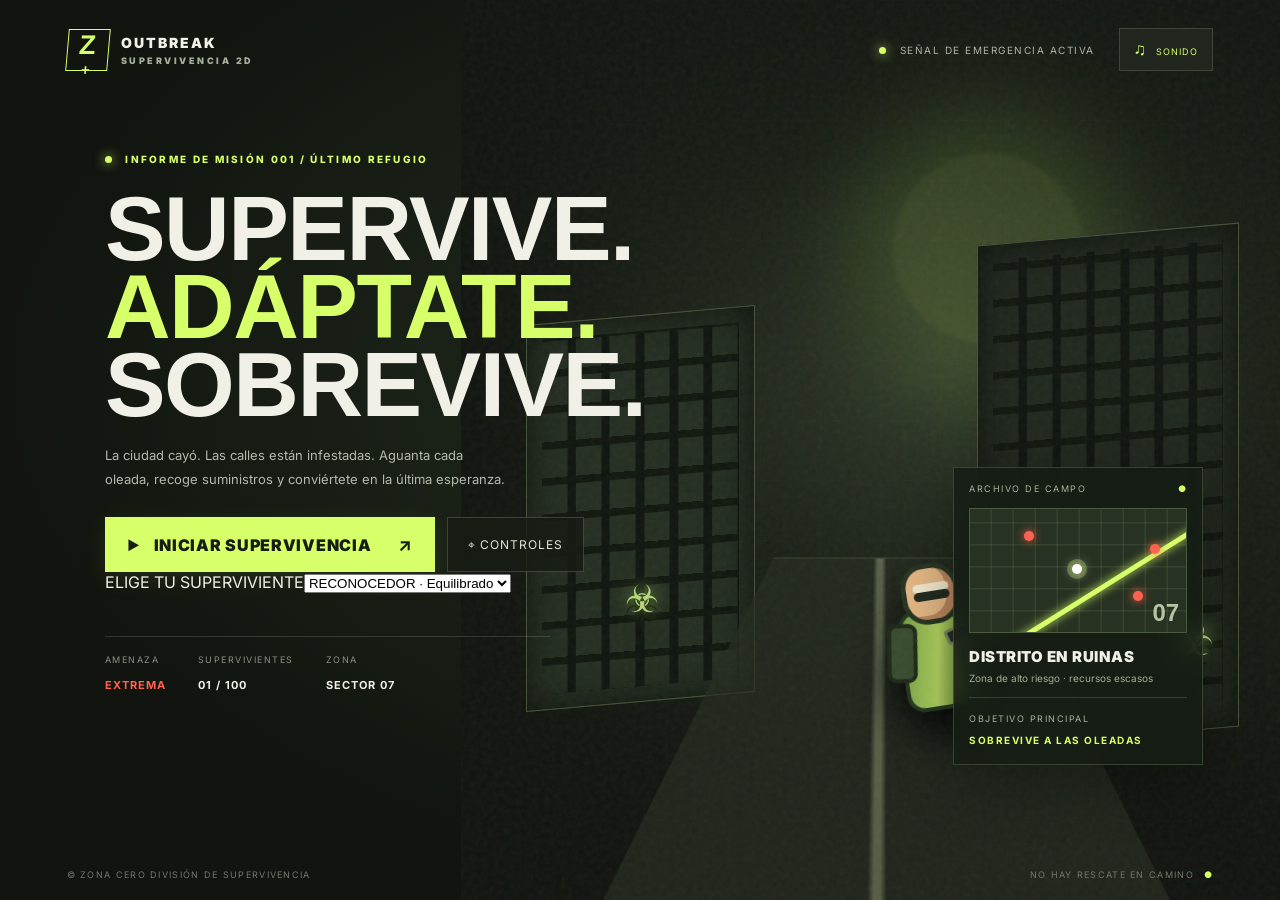
==== commit 0d3d3829: "Add survivor selection and supply shop UI" ====
--- a/index.html
+++ b/index.html
@@ -16,6 +16,7 @@
   <header class="topbar"><a class="brand" href="#" aria-label="Zona Cero"><span class="brand-mark">Z<span>+</span></span><span>OUTBREAK<small>SUPERVIVENCIA 2D</small></span></a><div class="top-status"><span class="live-dot"></span> SEÑAL DE EMERGENCIA ACTIVA</div><button id="soundMenu" class="icon-button" aria-label="Activar o desactivar sonido">♫ <span>SONIDO</span></button></header>
   <div class="menu-content"><div class="eyebrow"><span></span> INFORME DE MISIÓN 001 / ÚLTIMO REFUGIO</div><h1>SUPERVIVE.<br><em>ADÁPTATE.</em><br><span>SOBREVIVE.</span></h1><p class="intro">La ciudad cayó. Las calles están infestadas. Aguanta cada oleada, recoge suministros y conviértete en la última esperanza.</p>
   <div class="menu-actions"><button id="startBtn" class="primary-btn"><span class="play-triangle">▶</span> INICIAR SUPERVIVENCIA <b>↗</b></button><button id="howBtn" class="secondary-btn">⌖ <span>CONTROLES</span></button></div>
+  <div class="character-select"><label for="characterChoice">ELIGE TU SUPERVIVIENTE</label><select id="characterChoice"><option value="scout">RECONOCEDOR · Equilibrado</option><option value="tank">TANQUE · Más vida</option><option value="runner">CORREDOR · Más velocidad</option><option value="ranger">VIGILANTE · Más daño</option></select></div>
   <div id="controlsHint" class="controls-hint hidden"><b>WASD / FLECHAS</b> moverte · <b>ESPACIO</b> pausa · <b>RATÓN</b> apuntar no hace falta: disparas automático.</div>
   <div class="mission-stats"><div><small>AMENAZA</small><b class="danger">EXTREMA</b></div><div><small>SUPERVIVIENTES</small><b>01 / 100</b></div><div><small>ZONA</small><b>SECTOR 07</b></div></div></div>
   <aside class="mission-card"><div class="card-head"><span>ARCHIVO DE CAMPO</span><span class="file-dot">●</span></div><div class="mini-map"><div class="map-grid"></div><span class="map-route"></span><i class="map-player"></i><i class="map-threat t1"></i><i class="map-threat t2"></i><i class="map-threat t3"></i><b>07</b></div><div class="card-title">DISTRITO EN RUINAS</div><p>Zona de alto riesgo · recursos escasos</p><div class="card-rule"></div><div class="card-bottom"><span>OBJETIVO PRINCIPAL</span><b>SOBREVIVE A LAS OLEADAS</b></div></aside>
@@ -23,9 +24,10 @@
 </section>
 <section id="game" class="screen game-screen hidden">
   <canvas id="arena" aria-label="Campo de juego de supervivencia"></canvas>
-  <div class="game-top"><button id="menuBtn" class="small-ui">← <span>MENÚ</span></button><div class="wave-badge"><small>OLEADA</small><strong id="wave">01</strong><span id="waveLabel">INFESTACIÓN</span></div><div class="run-stats"><span>☠ <b id="kills">0</b></span><span>◈ <b id="coins">0</b></span><span>✦ <b id="level">1</b></span></div><button id="pauseBtn" class="small-ui pause-ui">Ⅱ <span>PAUSA</span></button></div>
+  <div class="game-top"><button id="menuBtn" class="small-ui">← <span>MENÚ</span></button><div class="wave-badge"><small>OLEADA</small><strong id="wave">01</strong><span id="waveLabel">INFESTACIÓN</span></div><div class="run-stats"><span>☠ <b id="kills">0</b></span><span>◈ <b id="coins">0</b></span><span>✦ <b id="level">1</b></span></div><button id="shopBtn" class="small-ui">🪙 <span>TIENDA</span></button><button id="pauseBtn" class="small-ui pause-ui">Ⅱ <span>PAUSA</span></button></div>
   <div class="game-bottom"><div class="health-block"><div class="hud-label"><span>INTEGRIDAD</span><b id="healthText">100 / 100</b></div><div class="bar"><i id="healthBar"></i></div></div><div class="xp-block"><div class="hud-label"><span>EXPERIENCIA</span><b id="xpText">0 / 5</b></div><div class="bar xp-bar"><i id="xpBar"></i></div></div><div class="weapon-tag"><span class="weapon-icon">✹</span><div><small>ARMA EQUIPADA</small><b id="weaponName">BLÁSTER IMPROVISADO</b></div><span class="auto-tag">AUTO</span></div></div>
   <div id="toast" class="toast hidden"></div><div id="pauseOverlay" class="overlay hidden"><div class="overlay-panel"><div class="eyebrow">PAUSA DE CAMPO</div><h2>RESPIRA.<br><em>RECARGA.</em></h2><p>Los infectados esperan. Tú decides cuándo volver.</p><button id="resumeBtn" class="primary-btn">▶ CONTINUAR</button><button id="pauseMenuBtn" class="secondary-btn">VOLVER AL MENÚ</button></div></div>
+  <div id="shopOverlay" class="overlay hidden"><div class="upgrade-panel shop-panel"><div class="eyebrow">COMERCIO DE CAMPO</div><h2>TIENDA DE <em>SUMINISTROS</em></h2><p>Gasta las monedas que recuperaste para fortalecer al superviviente.</p><div class="shop-balance">MONEDAS DISPONIBLES: <b id="shopCoins">0</b></div><div class="shop-grid"><button class="shop-item" data-buy="heal"><b>♥ BOTIQUÍN</b><span>Recupera 40 de vida</span><strong>8 🪙</strong></button><button class="shop-item" data-buy="damage"><b>✹ MUNICIÓN PESADA</b><span>Daño +25%</span><strong>12 🪙</strong></button><button class="shop-item" data-buy="speed"><b>➤ BOTAS RÁPIDAS</b><span>Velocidad +12%</span><strong>10 🪙</strong></button><button class="shop-item" data-buy="armor"><b>⬡ CHALECO</b><span>Vida máxima +20 y cura</span><strong>15 🪙</strong></button><button class="shop-item" data-buy="rapid"><b>⚡ GATILLO RÁPIDO</b><span>Dispara más seguido</span><strong>14 🪙</strong></button></div><button id="closeShopBtn" class="primary-btn shop-close">VOLVER A LA PARTIDA</button></div></div>
   <div id="upgradeOverlay" class="overlay hidden"><div class="upgrade-panel"><div class="eyebrow">SUMINISTROS RECUPERADOS</div><h2>ELIGE UNA <em>MEJORA</em></h2><p>Tu supervivencia depende de esta decisión.</p><div id="upgradeCards" class="upgrade-cards"></div></div></div>
   <div id="gameOverOverlay" class="overlay hidden"><div class="overlay-panel"><div class="eyebrow">SEÑAL PERDIDA</div><h2>FIN DE LA<br><em>PARTIDA.</em></h2><p id="finalStats">Resististe hasta el final.</p><button id="retryBtn" class="primary-btn">↻ VOLVER A INTENTAR</button><button id="overMenuBtn" class="secondary-btn">VOLVER AL MENÚ</button></div></div>
   <div class="mobile-controls" aria-label="Controles táctiles"><div class="dpad"><button data-move="up">▲</button><div><button data-move="left">◀</button><button data-move="down">▼</button><button data-move="right">▶</button></div></div><div class="mobile-note">DISPARO AUTOMÁTICO</div></div>
--- a/style.css
+++ b/style.css
@@ -1 +1 @@
-:root{--bg:#101510;--panel:#1a211a;--lime:#c5f36b;--cream:#f0f0e5;--muted:#8f998b;--line:rgba(235,242,220,.14);--orange:#ff8a50}*{box-sizing:border-box}html,body{margin:0;min-height:100%;background:var(--bg);color:var(--cream);font-family:Inter,Arial,sans-serif}body{overflow:hidden}button{font:inherit;cursor:pointer}#app{min-height:100vh}.screen{position:relative;width:100%;min-height:100vh;overflow:hidden}.hidden{display:none!important}.menu-screen{background:radial-gradient(ellipse at 72% 50%,#2b3a27 0%,#172019 40%,#0d120e 78%);padding:28px clamp(20px,5vw,76px) 20px;display:flex;flex-direction:column}.menu-bg{position:absolute;inset:0;background-image:linear-gradient(90deg,rgba(8,13,9,.55),transparent 70%),repeating-linear-gradient(0deg,transparent 0 79px,rgba(255,255,255,.025) 80px),repeating-linear-gradient(90deg,transparent 0 79px,rgba(255,255,255,.025) 80px);pointer-events:none}.menu-grain{position:absolute;inset:0;opacity:.13;pointer-events:none;background-image:url("data:image/svg+xml,%3Csvg viewBox='0 0 180 180' xmlns='http://www.w3.org/2000/svg'%3E%3Cfilter id='n'%3E%3CfeTurbulence type='fractalNoise' baseFrequency='.8' numOctaves='3' stitchTiles='stitch'/%3E%3C/filter%3E%3Crect width='100%25' height='100%25' filter='url(%23n)' opacity='.28'/%3E%3C/svg%3E")}.brand,.menu-content,.menu-footer{position:relative;z-index:1}.brand{display:flex;align-items:center;gap:13px;border-bottom:1px solid var(--line);padding-bottom:21px}.brand-mark{width:42px;height:42px;border:1px solid var(--lime);display:grid;place-items:center;color:var(--lime);font:900 28px 'Barlow Condensed',sans-serif;transform:skew(-7deg)}.brand strong{display:block;letter-spacing:2px;font-size:15px}.brand small{display:block;font-size:9px;letter-spacing:2px;color:var(--muted);margin-top:4px}.status{margin-left:auto;color:#b4c0ac;font-size:9px;letter-spacing:1.3px;display:flex;align-items:center;gap:8px}.status i,.menu-footer i{display:inline-block;width:7px;height:7px;border-radius:50%;background:var(--lime);box-shadow:0 0 12px #c5f36b}.menu-content{display:grid;grid-template-columns:.9fr 1.1fr;align-items:center;gap:20px;flex:1;max-width:1400px;width:100%;margin:auto}.menu-copy{padding:35px 0 35px 2vw;max-width:570px}.eyebrow{font-size:11px;letter-spacing:3px;color:var(--lime);font-weight:800;display:flex;align-items:center;gap:10px}.eyebrow span{height:2px;width:27px;background:var(--lime)}h1{font:900 clamp(54px,7.4vw,104px)/.86 'Barlow Condensed',Impact,sans-serif;letter-spacing:-1px;margin:24px 0 22px}h1 em{font-style:normal;color:var(--lime)}.menu-copy p{font-size:14px;line-height:1.8;color:#b4beb0;max-width:440px;margin:0 0 29px}.primary-btn{background:var(--lime);border:0;color:#152012;font-weight:900;letter-spacing:1px;padding:17px 22px;min-width:220px;display:flex;justify-content:space-between;align-items:center;gap:28px;transition:transform .2s,background .2s;box-shadow:0 8px 32px #c5f36b1b}.primary-btn:hover{transform:translateY(-3px);background:#d9ff90}.primary-btn b{font-size:21px}.controls-hint{display:flex;align-items:center;gap:10px;margin-top:32px;color:#8f9a89;font-size:9px;letter-spacing:1px;flex-wrap:wrap}.controls-hint span{border:1px solid #58634f;border-radius:4px;padding:5px 7px;color:#e5ebdc;font-weight:800}.controls-hint i{height:3px;width:3px;background:var(--lime);border-radius:50%;margin:0 5px}.poster-art{height:min(64vh,590px);min-height:380px;position:relative;isolation:isolate;overflow:hidden;background:linear-gradient(180deg,#7b885b 0%,#46543c 38%,#252f25 68%,#151c17 100%);border:1px solid #b8c68a33;box-shadow:0 25px 90px #0008;clip-path:polygon(5% 0,100% 0,100% 94%,95% 100%,0 100%,0 6%)}.poster-art:after{content:"";position:absolute;inset:0;background:linear-gradient(90deg,#111a1388,transparent 30%,transparent 75%,#111a1370),linear-gradient(0deg,#101710 0%,transparent 45%);z-index:2;pointer-events:none}.moon{position:absolute;width:140px;height:140px;top:12%;right:18%;border-radius:50%;background:#d5dc9a;box-shadow:0 0 65px #d8e9a333}.city{position:absolute;bottom:26%;width:120%;left:-10%;background:#253128;clip-path:polygon(0 65%,5% 65%,5% 30%,12% 30%,12% 60%,18% 60%,18% 10%,27% 10%,27% 70%,34% 70%,34% 38%,42% 38%,42% 0,50% 0,50% 65%,58% 65%,58% 22%,65% 22%,65% 55%,72% 55%,72% 15%,80% 15%,80% 65%,88% 65%,88% 40%,95% 40%,95% 62%,100% 62%,100% 100%,0 100%)}.city-back{height:44%;opacity:.65;transform:scale(1.15);background:#394632}.city-front{height:35%;background:#1b271f;bottom:23%;transform:scale(1.3)}.ground-lines{position:absolute;inset:58% -30% -20%;background:repeating-linear-gradient(100deg,transparent 0 54px,#a2b36b18 55px 57px),repeating-linear-gradient(0deg,transparent 0 46px,#a2b36b16 47px 49px);transform:perspective(200px) rotateX(10deg);z-index:1}.art-hero{position:absolute;z-index:3;width:150px;height:230px;left:50%;bottom:12%;transform:translateX(-50%);filter:drop-shadow(0 18px 12px #0008)}.hero-head{position:absolute;top:10px;left:48px;width:57px;height:64px;background:#d7b38b;border:5px solid #263128;border-radius:45% 45% 38% 38%;z-index:4}.hero-head:before{content:"";position:absolute;top:-11px;left:-6px;width:59px;height:24px;background:#333c2d;border-radius:12px 12px 3px 3px}.hero-head span{position:absolute;top:31px;left:11px;width:29px;height:5px;background:#222b22;border-radius:4px}.hero-body{position:absolute;top:67px;left:30px;width:94px;height:95px;background:#65734d;border:6px solid #263128;border-radius:18px 18px 12px 12px;z-index:3}.hero-body:after{content:"";position:absolute;top:20px;left:16px;width:49px;height:30px;background:#9ba66c;border:4px solid #303a2c;border-radius:7px}.hero-body i{position:absolute;top:55px;left:28px;width:28px;height:9px;background:#d1c69a;border-radius:3px}.hero-pack{position:absolute;z-index:2;top:81px;left:4px;width:42px;height:64px;background:#3b4935;border:5px solid #242d23;border-radius:9px}.hero-leg{position:absolute;top:151px;width:35px;height:63px;background:#414b38;border:5px solid #222b21;border-radius:8px}.hero-leg.l1{left:37px;transform:rotate(5deg)}.hero-leg.l2{left:81px;transform:rotate(-7deg)}.hero-tool{position:absolute;z-index:5;width:80px;height:13px;background:#d1d2b3;border:4px solid #283129;border-radius:5px;right:-24px;top:94px;transform:rotate(-20deg)}.hero-tool:after{content:"";position:absolute;width:25px;height:10px;background:#c5f36b;right:-19px;top:-3px;border:2px solid #263128}.art-zombie{position:absolute;z-index:3;color:#c5f36b;font-size:35px;text-shadow:0 0 18px #c5f36b77}.z1{left:17%;bottom:28%;transform:rotate(-20deg)}.z2{right:16%;bottom:33%;font-size:48px;transform:rotate(18deg)}.z3{right:29%;bottom:17%;font-size:27px}.poster-label{position:absolute;left:26px;bottom:22px;z-index:4;display:flex;flex-direction:column;gap:5px}.poster-label b{font:800 24px 'Barlow Condensed',sans-serif;letter-spacing:2px}.poster-label span{font-size:9px;letter-spacing:2px;color:#c0c8b4}.poster-stamp{position:absolute;z-index:4;right:24px;top:25px;border:2px solid #d5e69a;color:#d5e69a;padding:8px 10px;font:900 15px/1.05 'Barlow Condensed',sans-serif;letter-spacing:2px;transform:rotate(8deg);text-align:center}.menu-footer{border-top:1px solid var(--line);padding-top:16px;display:flex;justify-content:space-between;color:#778273;font-size:9px;letter-spacing:1.4px}.menu-footer span:last-child{display:flex;align-items:center;gap:9px}.game-screen{height:100vh;min-height:500px;background:#18231b}.game-screen canvas{display:block;width:100%;height:100%;position:absolute;inset:0}.hud-top{position:absolute;top:0;left:0;right:0;height:76px;padding:0 28px;display:flex;align-items:center;gap:34px;background:linear-gradient(180deg,#101610ef,#101610c9);border-bottom:1px solid #ffffff16;z-index:4}.hud-logo{display:flex;align-items:center;gap:10px;margin-right:auto;font-size:13px;letter-spacing:2px}.hud-logo span{display:grid;place-items:center;border:1px solid var(--lime);color:var(--lime);width:34px;height:34px;font:900 24px 'Barlow Condensed'}.hud-stat{display:flex;flex-direction:column;gap:4px;min-width:64px}.hud-stat small,.mission-panel small,.xp-label,.modal>small{font-size:9px;letter-spacing:1.8px;color:#9ca895;font-weight:800}.hud-stat strong{font:800 22px 'Barlow Condensed',sans-serif}.coins strong{color:var(--lime)}.pause-btn{width:40px;height:40px;background:#ffffff0b;border:1px solid #ffffff22;color:#fff;font-size:17px}.mission-panel{position:absolute;left:26px;top:100px;background:#101610c9;border:1px solid #ffffff1a;padding:16px;width:230px;z-index:3;backdrop-filter:blur(8px)}.mission-panel strong{display:block;font:800 18px 'Barlow Condensed',sans-serif;letter-spacing:.5px;margin:7px 0 12px}.health-track,.xp-track{height:6px;background:#ffffff1a;overflow:hidden}.health-track span{display:block;height:100%;width:100%;background:#d65b4b;transition:width .2s}.mission-panel>span{display:block;margin-top:7px;color:#b6c0b1;font-size:10px}.xp-panel{position:absolute;left:50%;bottom:26px;transform:translateX(-50%);width:min(420px,60vw);z-index:3;background:#101610d9;padding:12px 15px;border:1px solid #ffffff20}.xp-label{display:flex;justify-content:space-between;margin-bottom:8px}.xp-label b{color:var(--lime)}.xp-track{height:7px}.xp-track span{display:block;width:0;height:100%;background:var(--lime);box-shadow:0 0 12px #c5f36b77;transition:width .2s}.tip{position:absolute;right:25px;bottom:28px;color:#b4c0ad;font-size:9px;letter-spacing:1.5px;background:#101610bd;padding:12px;border:1px solid #ffffff14}.overlay{position:absolute;inset:0;z-index:8;display:grid;place-items:center;background:#080d09b9;backdrop-filter:blur(7px)}.modal{width:min(480px,calc(100% - 32px));padding:36px;background:#171f17;border:1px solid #c5f36b57;box-shadow:0 30px 100px #0009}.modal h2{font:900 clamp(42px,7vw,64px)/.95 'Barlow Condensed',sans-serif;margin:13px 0 20px;letter-spacing:1px}.modal p{color:#b4beb0;line-height:1.7}.modal .primary-btn{width:100%;margin-top:20px}.secondary-btn{margin-top:10px;width:100%;padding:15px;background:transparent;border:1px solid #ffffff25;color:#d7dfd1;font-weight:800;letter-spacing:1px}.upgrade-choices{display:grid;gap:10px}.upgrade-choice{display:flex;align-items:center;gap:13px;text-align:left;padding:15px;background:#ffffff08;border:1px solid #ffffff20;color:#f0f0e5;transition:border .15s,background .15s}.upgrade-choice:hover{border-color:var(--lime);background:#c5f36b10}.upgrade-icon{width:44px;height:44px;display:grid;place-items:center;background:#c5f36b1a;color:var(--lime);font-size:21px}.upgrade-choice strong{display:block;font-size:13px;margin-bottom:5px}.upgrade-choice small{color:#9ca895;font-size:11px}.mobile-pad{display:none;position:absolute;left:18px;bottom:24px;z-index:4}.mobile-pad>div{display:grid;grid-template-columns:repeat(3,44px);gap:4px}.mobile-pad button{width:44px;height:44px;border:1px solid #ffffff35;background:#101610b9;color:#fff;border-radius:8px}.mobile-pad>div button:first-child{grid-column:1;grid-row:2}.mobile-pad>div button:nth-child(2){grid-column:2;grid-row:2}.mobile-pad>div button:nth-child(3){grid-column:3;grid-row:2}@media(max-width:760px){.menu-screen{padding:18px 18px 14px}.menu-content{grid-template-columns:1fr;gap:0}.menu-copy{padding:35px 4px 15px}.menu-copy p{font-size:12px;max-width:370px}h1{font-size:clamp(52px,14vw,84px);margin:18px 0}.poster-art{height:35vh;min-height:210px;max-height:300px;margin:0 4px 12px}.art-hero{transform:translateX(-50%) scale(.73);transform-origin:bottom center;bottom:2%}.moon{width:90px;height:90px}.city{bottom:18%}.city-back{height:55%}.city-front{height:42%;bottom:16%}.controls-hint{margin-top:18px;font-size:8px}.menu-footer{font-size:7px;letter-spacing:.6px}.brand{padding-bottom:15px}.status{font-size:7px}.hud-top{height:62px;padding:0 12px;gap:12px}.hud-logo{font-size:9px;letter-spacing:.8px;gap:6px}.hud-logo span{width:27px;height:27px;font-size:19px}.hud-stat{min-width:40px}.hud-stat small{font-size:7px;letter-spacing:.8px}.hud-stat strong{font-size:18px}.pause-btn{width:33px;height:33px}.mission-panel{top:76px;left:10px;padding:10px;width:170px}.mission-panel strong{font-size:15px}.mission-panel small{font-size:7px}.tip{display:none}.xp-panel{bottom:15px;left:54%;width:48vw;padding:9px}.xp-label{font-size:7px}.mobile-pad{display:block}.game-screen{min-height:400px}}@media(max-height:650px) and (min-width:761px){.menu-copy{padding:15px 0}.poster-art{height:60vh;min-height:320px}.menu-content{gap:10px}.menu-copy p{margin-bottom:18px}.controls-hint{margin-top:20px}}+:root{--ink:#11140f;--panel:#1b211a;--lime:#d7ff69;--cream:#f1f0e7;--muted:#a0a79a;--red:#ff624f;--line:rgba(242,244,224,.15)}*{box-sizing:border-box}html,body{margin:0;width:100%;height:100%;background:var(--ink);color:var(--cream);font-family:Inter,Arial,sans-serif}body{overflow:hidden}button{font:inherit;cursor:pointer;color:inherit}button:focus-visible{outline:2px solid var(--lime);outline-offset:4px}.hidden{display:none!important}.screen{position:relative;width:100%;height:100dvh;min-height:560px;overflow:hidden}.menu-screen{background:radial-gradient(ellipse at 72% 42%,#333d2b 0%,#1c2419 30%,#11140f 72%)}.menu-art{position:absolute;inset:0 0 0 36%;overflow:hidden;pointer-events:none;background:linear-gradient(90deg,#11140f 0%,rgba(17,20,15,.5) 22%,rgba(17,20,15,.05) 60%,rgba(17,20,15,.38) 100%),linear-gradient(0deg,#11140f 0%,transparent 25%,transparent 76%,rgba(17,20,15,.45) 100%),repeating-linear-gradient(0deg,transparent 0 59px,rgba(225,245,188,.025) 60px),repeating-linear-gradient(90deg,transparent 0 59px,rgba(225,245,188,.025) 60px)}.moon{position:absolute;top:17%;right:24%;width:190px;height:190px;border-radius:50%;background:#d7ff69;opacity:.14;filter:blur(2px);box-shadow:0 0 90px 45px #b8e75c}.ruin{position:absolute;bottom:22%;background:#252e22;border:1px solid #46513a;box-shadow:inset 0 0 35px #0b100a;transform:skewY(-5deg)}.ruin:before{content:"";position:absolute;inset:15px;background:repeating-linear-gradient(90deg,transparent 0 25px,#0f150f 26px 34px),repeating-linear-gradient(0deg,transparent 0 28px,#11170f 29px 36px)}.ruin-a{left:8%;width:28%;height:43%}.ruin-b{right:5%;width:32%;height:56%;bottom:18%;background:#20281e}.road{position:absolute;bottom:-15%;left:18%;width:68%;height:62%;background:linear-gradient(90deg,transparent 0 47%,#727b5b 48% 49%,transparent 50%),#242b20;transform:perspective(400px) rotateX(24deg);border:2px solid #424b34;clip-path:polygon(24% 0,76% 0,100% 100%,0 100%);opacity:.7}.art-zombie{position:absolute;color:#b6d87a;font-size:38px;text-shadow:0 0 18px #a9df5b;filter:drop-shadow(0 9px 0 #090c08);animation:infected 2.5s ease-in-out infinite}.z1{left:20%;bottom:31%}.z2{right:21%;bottom:35%;font-size:28px;animation-delay:-1s}.z3{right:8%;bottom:26%;font-size:46px;animation-delay:-.4s}.art-hero{position:absolute;left:49%;bottom:18%;width:145px;height:205px;filter:drop-shadow(0 25px 20px #050705);transform:rotate(-9deg)}.hero-body{position:absolute;left:36px;top:74px;width:76px;height:103px;background:linear-gradient(100deg,#6d9842,#b3d65e 48%,#405e2b);border:4px solid #24361d;border-radius:22px 22px 18px 18px;box-shadow:inset -12px 0 #365327}.hero-head{position:absolute;z-index:2;left:46px;top:30px;width:58px;height:61px;background:#e4b783;border:5px solid #26341f;border-radius:40% 45% 43% 42%;box-shadow:inset -8px -4px #bb855b}.hero-head:after{content:"";position:absolute;top:23px;left:7px;width:36px;height:9px;background:#20281b;border-radius:6px;box-shadow:0 -8px #f2e8cc}.hero-pack{position:absolute;z-index:3;left:23px;top:86px;width:30px;height:59px;background:#394c2e;border:4px solid #1d2918;border-radius:9px;transform:rotate(8deg)}.hero-gun{position:absolute;z-index:4;left:82px;top:88px;width:85px;height:16px;background:#222820;border:3px solid #77855c;border-radius:4px;transform:rotate(-16deg);box-shadow:22px -1px 15px #d7ff6940}.art-grain{position:absolute;inset:0;opacity:.14;background-image:url("data:image/svg+xml,%3Csvg viewBox='0 0 180 180' xmlns='http://www.w3.org/2000/svg'%3E%3Cfilter id='n'%3E%3CfeTurbulence type='fractalNoise' baseFrequency='.8' numOctaves='3' stitchTiles='stitch'/%3E%3C/filter%3E%3Crect width='100%25' height='100%25' filter='url(%23n)' opacity='.4'/%3E%3C/svg%3E")}.topbar{position:absolute;z-index:5;left:5.2%;right:5.2%;top:28px;display:flex;align-items:center;gap:24px}.brand{display:flex;align-items:center;gap:12px;color:var(--cream);text-decoration:none;font-size:14px;font-weight:900;letter-spacing:2px}.brand-mark{width:42px;height:42px;display:grid;place-items:center;border:1px solid #d7ff69;color:var(--lime);font-family:"Barlow Condensed",sans-serif;font-size:27px;transform:skew(-5deg)}.brand-mark span{font-size:15px}.brand small{display:block;font-size:9px;letter-spacing:2.5px;color:#a5ae99;margin-top:4px}.top-status{margin-left:auto;color:#aeb5a6;font-size:10px;letter-spacing:1.5px}.live-dot,.eyebrow span{display:inline-block;width:7px;height:7px;background:var(--lime);border-radius:50%;margin-right:9px;box-shadow:0 0 12px var(--lime)}.icon-button{background:#20261d;border:1px solid var(--line);padding:10px 14px;color:var(--lime);font-size:17px}.icon-button span{font-size:9px;letter-spacing:1px;margin-left:5px}.menu-content{position:absolute;z-index:3;left:8.2%;top:17%;width:min(520px,47%)}.eyebrow{color:var(--lime);font-size:10px;font-weight:800;letter-spacing:2.3px}.menu-content h1,.overlay h2{font-family:"Barlow Condensed",Impact,sans-serif;font-weight:900;letter-spacing:-1.5px;line-height:.86;font-size:clamp(54px,7.1vw,104px);margin:25px 0 20px}.menu-content h1 em,.overlay h2 em{font-style:normal;color:var(--lime)}.menu-content h1 span{color:#f1f0e7}.intro{max-width:400px;color:#b3b9ac;font-size:13px;line-height:1.8;margin:0 0 26px}.menu-actions{display:flex;gap:12px;flex-wrap:wrap}.primary-btn{background:var(--lime);border:0;color:#171d12;font-weight:900;letter-spacing:.7px;padding:17px 22px;display:flex;align-items:center;gap:13px;justify-content:center;transition:transform .18s,filter .18s;box-shadow:0 6px 25px #c7f7611b}.primary-btn:hover{transform:translateY(-2px);filter:brightness(1.08)}.primary-btn b{margin-left:14px;font-size:18px}.play-triangle{font-size:13px}.secondary-btn{background:#171d15d9;border:1px solid #78826b66;padding:15px 20px;color:#dfe4d7;font-size:12px;letter-spacing:1px}.controls-hint{margin-top:14px;padding:12px 15px;background:#252e20;border-left:2px solid var(--lime);font-size:10px;color:#bbc5b0;line-height:1.8;max-width:410px}.controls-hint b{color:var(--lime)}.mission-stats{display:flex;gap:32px;margin-top:43px;padding-top:17px;border-top:1px solid var(--line);max-width:445px}.mission-stats small{display:block;color:#899183;font-size:9px;letter-spacing:1.5px;margin-bottom:8px}.mission-stats b{font-size:11px;letter-spacing:1px}.mission-stats .danger{color:var(--red)}.mission-card{position:absolute;z-index:3;right:6%;bottom:15%;width:250px;background:#161d14d9;border:1px solid #b7ca9b38;padding:15px;backdrop-filter:blur(12px);box-shadow:0 15px 55px #0005}.card-head,.card-bottom{display:flex;align-items:center;justify-content:space-between;font-size:9px;letter-spacing:1.5px;color:#aab39f}.file-dot{color:var(--lime)}.mini-map{height:125px;margin:14px 0;background:#273222;position:relative;overflow:hidden;border:1px solid #4a5b3d}.map-grid{position:absolute;inset:0;background:repeating-linear-gradient(0deg,transparent 0 20px,#71835d33 21px 22px),repeating-linear-gradient(90deg,transparent 0 20px,#71835d33 21px 22px)}.map-route{position:absolute;width:160%;height:5px;top:60px;left:-15px;background:var(--lime);transform:rotate(-32deg);box-shadow:0 0 10px #d7ff69}.map-player,.map-threat{position:absolute;width:10px;height:10px;border-radius:50%;z-index:2}.map-player{top:55px;left:47%;background:white;box-shadow:0 0 0 5px #d7ff6944,0 0 12px white}.map-threat{background:var(--red);box-shadow:0 0 10px var(--red)}.t1{top:22px;left:25%}.t2{top:82px;right:20%}.t3{top:35px;right:12%}.mini-map>b{position:absolute;right:7px;bottom:5px;color:#b6c4a4;font-size:24px;font-family:"Barlow Condensed",sans-serif}.card-title{font-weight:900;font-size:15px;letter-spacing:.5px}.mission-card p{font-size:10px;color:#a4ad99;margin:6px 0 13px}.card-rule{height:1px;background:var(--line);margin-bottom:13px}.card-bottom{display:block;line-height:1.8}.card-bottom b{display:block;color:var(--lime);font-size:10px;margin-top:4px}.menu-footer{position:absolute;z-index:3;left:5.2%;right:5.2%;bottom:20px;display:flex;justify-content:space-between;color:#70796a;font-size:9px;letter-spacing:1.3px}.menu-footer b{color:var(--lime);margin-left:6px}#game{background:#51524d}.game-screen{background:#51524d}#arena{position:absolute;inset:0;width:100%;height:100%;display:block}.game-top{position:absolute;top:0;left:0;right:0;padding:18px 24px;display:flex;align-items:center;justify-content:space-between;background:linear-gradient(#0b100be8,transparent);pointer-events:none}.game-top>*{pointer-events:auto}.small-ui{background:#192117e8;border:1px solid #dfe8ce36;padding:10px 13px;color:var(--lime);font-weight:800;font-size:15px}.small-ui span{font-size:10px;letter-spacing:1px;color:#e4e8dc;margin-left:7px}.wave-badge{text-align:center;background:#141b12d9;border:1px solid #d7ff6955;padding:7px 20px;display:grid;grid-template-columns:auto auto;column-gap:10px;align-items:center}.wave-badge small{font-size:9px;letter-spacing:1.5px;color:#b0ba9e;grid-column:1}.wave-badge strong{font-family:"Barlow Condensed",sans-serif;color:var(--lime);font-size:29px;grid-row:2;grid-column:1}.wave-badge>span{font-size:9px;color:#e6e9de;letter-spacing:1px;grid-row:2;grid-column:2}.run-stats{display:flex;gap:18px;font-weight:800}.run-stats span{background:#172016dc;border:1px solid #dfe8ce26;padding:10px 13px;color:var(--lime)}.run-stats b{color:white;margin-left:5px}.game-bottom{position:absolute;bottom:0;left:0;right:0;padding:30px 28px 20px;display:flex;align-items:end;gap:24px;background:linear-gradient(transparent,#0b100bf0)}.health-block,.xp-block{width:min(220px,24vw)}.hud-label{display:flex;justify-content:space-between;font-size:9px;letter-spacing:1.2px;margin-bottom:8px;color:#d2d9c8}.hud-label b{color:white;font-size:10px}.bar{height:8px;background:#444c3b;border:1px solid #dce6c61a;overflow:hidden}.bar i{display:block;height:100%;width:100%;background:linear-gradient(90deg,#8cc63d,var(--lime));transition:width .15s}.xp-bar i{background:linear-gradient(90deg,#67caff,#b0eaff)}.weapon-tag{margin-left:auto;display:flex;align-items:center;gap:10px;background:#171f15e8;border:1px solid #dfe8ce38;padding:11px 14px}.weapon-icon{font-size:23px;color:var(--lime)}.weapon-tag small{display:block;color:#9da993;font-size:8px;letter-spacing:1.3px;margin-bottom:5px}.weapon-tag b{font-size:10px;letter-spacing:.6px}.auto-tag{font-size:8px;color:var(--lime);border:1px solid #d7ff6955;padding:5px}.overlay{position:absolute;inset:0;z-index:10;background:#080c08bd;backdrop-filter:blur(8px);display:grid;place-items:center;padding:20px}.overlay-panel,.upgrade-panel{width:min(470px,95vw);background:#171f15;border:1px solid #b6d18d55;padding:34px;box-shadow:0 25px 100px #0009}.overlay h2{font-size:65px;margin:17px 0}.overlay-panel p,.upgrade-panel>p{color:#b4bdab;font-size:13px;line-height:1.7;margin:0 0 23px}.overlay-panel .primary-btn,.overlay-panel .secondary-btn{width:100%;margin-top:10px}.upgrade-panel{width:min(760px,95vw)}.upgrade-panel h2{font-family:"Barlow Condensed",sans-serif;font-size:52px;margin:14px 0}.upgrade-cards{display:grid;grid-template-columns:repeat(3,1fr);gap:12px;margin-top:20px}.upgrade-card{background:#202a1c;border:1px solid #d7ff6938;padding:18px 14px;text-align:left;min-height:165px;transition:.2s}.upgrade-card:hover{border-color:var(--lime);transform:translateY(-3px);background:#293622}.upgrade-icon{font-size:26px;color:var(--lime)}.upgrade-card h3{font-size:14px;margin:13px 0 8px}.upgrade-card p{font-size:11px;line-height:1.5;color:#b6c0aa;margin:0}.toast{position:absolute;top:100px;left:50%;transform:translateX(-50%);background:#d7ff69;color:#11170e;padding:11px 18px;font-size:11px;font-weight:900;letter-spacing:1px;z-index:5}.mobile-controls{display:none;position:absolute;bottom:105px;left:20px;right:20px;justify-content:space-between;align-items:end;pointer-events:none}.dpad{pointer-events:auto}.dpad button{width:43px;height:43px;border:1px solid #d7ff6970;background:#172016d9;color:var(--lime);font-size:18px;border-radius:8px;touch-action:none}.dpad>button{display:block;margin:0 auto 4px}.dpad>div{display:flex;gap:4px}.mobile-note{font-size:9px;color:#d7ff69;letter-spacing:1px;padding:10px;background:#172016b0}.screen-shake{animation:shake .15s linear}@keyframes infected{50%{transform:translateY(-7px) rotate(5deg)}}@keyframes shake{25%{transform:translateX(-3px)}75%{transform:translateX(3px)}}@media(max-width:950px){.menu-content{left:6%;width:55%;top:19%}.menu-content h1{font-size:clamp(54px,8vw,78px)}.mission-card{right:4%;bottom:10%;width:215px}.mission-stats{gap:18px}.menu-art{left:25%}.art-hero{left:46%;transform:scale(.8) rotate(-9deg);transform-origin:bottom center}}@media(max-width:650px){.screen{min-height:520px}.topbar{top:16px;left:18px;right:18px;gap:10px}.brand{font-size:11px;gap:8px}.brand-mark{width:34px;height:34px;font-size:22px}.brand small{font-size:7px}.top-status{display:none}.icon-button{margin-left:auto;padding:8px}.menu-art{inset:20% 0 0 0;opacity:.7}.moon{top:10%;right:20%;width:130px;height:130px}.art-hero{left:40%;bottom:20%;transform:scale(.68) rotate(-9deg)}.menu-content{left:22px;top:15%;width:calc(100% - 44px)}.menu-content h1{font-size:clamp(52px,14vw,78px);margin:18px 0 13px}.intro{font-size:12px;max-width:340px;line-height:1.6;margin-bottom:18px}.eyebrow{font-size:8px;letter-spacing:1.5px}.primary-btn{padding:14px 15px;font-size:11px}.secondary-btn{padding:13px 14px}.mission-stats{margin-top:20px;gap:20px;padding-top:13px}.mission-stats small{font-size:7px}.mission-stats b{font-size:9px}.mission-card{display:none}.menu-footer{left:18px;right:18px;bottom:12px;font-size:7px;letter-spacing:.5px}.menu-footer span:last-child{display:none}.game-top{padding:12px 10px}.small-ui{padding:9px;font-size:13px}.small-ui span{display:none}.wave-badge{padding:4px 9px}.wave-badge>span{font-size:7px}.run-stats{gap:4px}.run-stats span{padding:8px 7px;font-size:11px}.game-bottom{padding:18px 12px 14px;gap:9px;flex-wrap:wrap}.health-block,.xp-block{width:calc(50% - 5px)}.weapon-tag{margin:0;width:100%;padding:7px 10px}.weapon-tag b{font-size:9px}.mobile-controls{display:flex}.upgrade-panel{padding:20px 14px}.upgrade-panel h2{font-size:38px}.upgrade-cards{gap:6px}.upgrade-card{padding:12px 8px;min-height:150px}.upgrade-card h3{font-size:11px}.upgrade-card p{font-size:9px}.upgrade-icon{font-size:22px}.overlay-panel{padding:24px}.overlay h2{font-size:56px}}@media(max-height:650px) and (min-width:651px){.menu-content{top:16%}.menu-content h1{font-size:60px;margin:14px 0}.intro{margin-bottom:14px}.mission-stats{margin-top:22px}.mission-card{bottom:8%}.topbar{top:15px}.menu-footer{bottom:10px}}
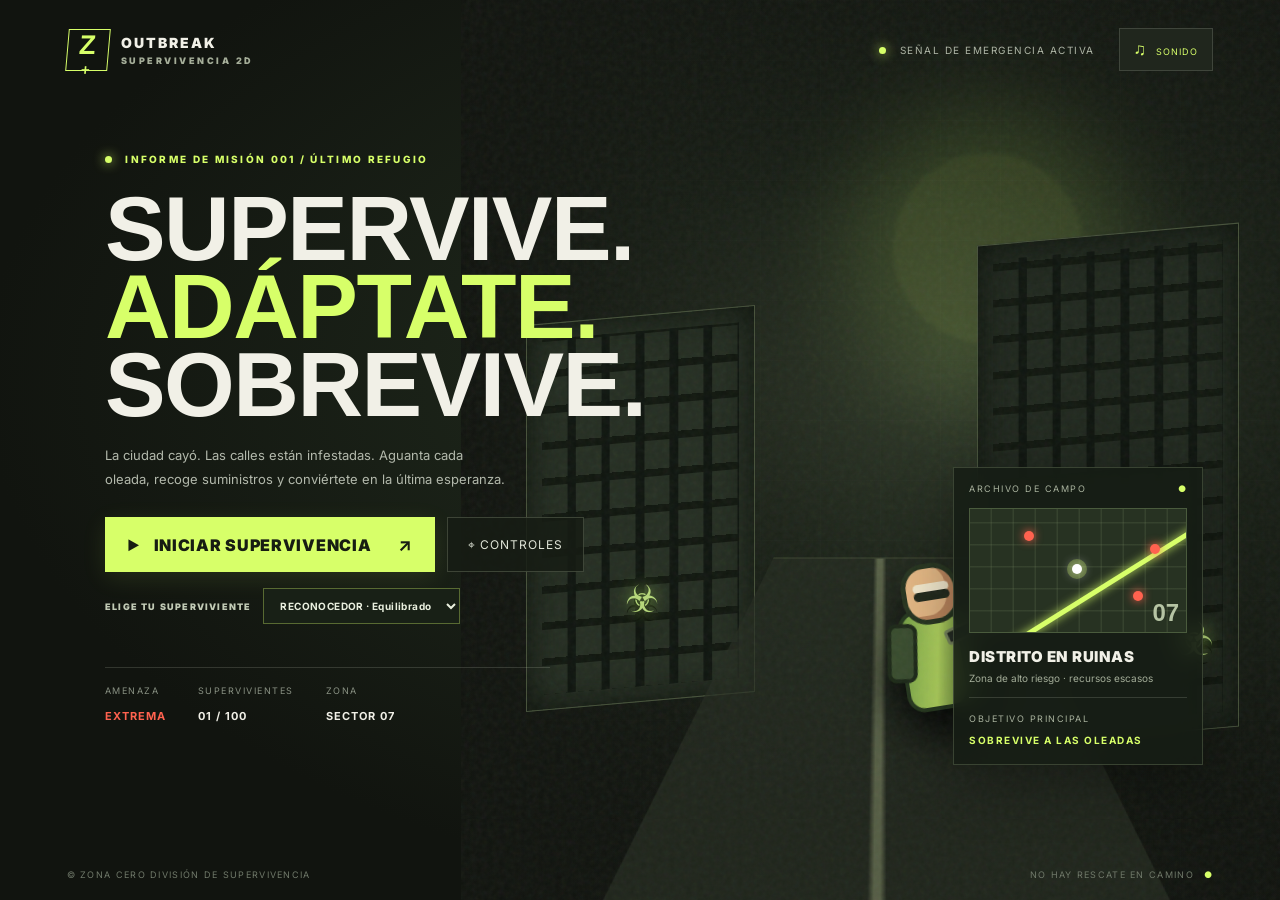
==== commit b7019624: "Add active ability buttons to zombie survival HUD" ====
--- a/index.html
+++ b/index.html
@@ -30,7 +30,8 @@
   <div id="shopOverlay" class="overlay hidden"><div class="upgrade-panel shop-panel"><div class="eyebrow">COMERCIO DE CAMPO</div><h2>TIENDA DE <em>SUMINISTROS</em></h2><p>Gasta las monedas que recuperaste para fortalecer al superviviente.</p><div class="shop-balance">MONEDAS DISPONIBLES: <b id="shopCoins">0</b></div><div class="shop-grid"><button class="shop-item" data-buy="heal"><b>♥ BOTIQUÍN</b><span>Recupera 40 de vida</span><strong>8 🪙</strong></button><button class="shop-item" data-buy="damage"><b>✹ MUNICIÓN PESADA</b><span>Daño +25%</span><strong>12 🪙</strong></button><button class="shop-item" data-buy="speed"><b>➤ BOTAS RÁPIDAS</b><span>Velocidad +12%</span><strong>10 🪙</strong></button><button class="shop-item" data-buy="armor"><b>⬡ CHALECO</b><span>Vida máxima +20 y cura</span><strong>15 🪙</strong></button><button class="shop-item" data-buy="rapid"><b>⚡ GATILLO RÁPIDO</b><span>Dispara más seguido</span><strong>14 🪙</strong></button></div><button id="closeShopBtn" class="primary-btn shop-close">VOLVER A LA PARTIDA</button></div></div>
   <div id="upgradeOverlay" class="overlay hidden"><div class="upgrade-panel"><div class="eyebrow">SUMINISTROS RECUPERADOS</div><h2>ELIGE UNA <em>MEJORA</em></h2><p>Tu supervivencia depende de esta decisión.</p><div id="upgradeCards" class="upgrade-cards"></div></div></div>
   <div id="gameOverOverlay" class="overlay hidden"><div class="overlay-panel"><div class="eyebrow">SEÑAL PERDIDA</div><h2>FIN DE LA<br><em>PARTIDA.</em></h2><p id="finalStats">Resististe hasta el final.</p><button id="retryBtn" class="primary-btn">↻ VOLVER A INTENTAR</button><button id="overMenuBtn" class="secondary-btn">VOLVER AL MENÚ</button></div></div>
-  <div class="mobile-controls" aria-label="Controles táctiles"><div class="dpad"><button data-move="up">▲</button><div><button data-move="left">◀</button><button data-move="down">▼</button><button data-move="right">▶</button></div></div><div class="mobile-note">DISPARO AUTOMÁTICO</div></div>
+  <div class="ability-bar" aria-label="Habilidades especiales"><button id="dashAbility" class="ability-btn"><b>⚡</b><span>IMPULSO</span><small id="dashCooldown">Q · LISTO</small></button><button id="grenadeAbility" class="ability-btn"><b>💥</b><span>GRANADA</span><small id="grenadeCooldown">E · LISTA</small></button><button id="shieldAbility" class="ability-btn"><b>⬡</b><span>ESCUDO</span><small id="shieldCooldown">R · LISTO</small></button></div>
+  <div class="mobile-controls" aria-label="Controles táctiles"><div class="dpad"><button data-move="up">▲</button><div><button data-move="left">◀</button><button data-move="down">▼</button><button data-move="right">▶</button></div></div><div class="mobile-ability-controls"><button data-ability="dash">⚡</button><button data-ability="grenade">💥</button><button data-ability="shield">⬡</button><small>HABILIDADES</small></div><div class="mobile-note">DISPARO AUTOMÁTICO</div></div>
 </section>
 </main><script src="script.js"></script>
 </body></html>
--- a/style.css
+++ b/style.css
@@ -1 +1,3 @@
-:root{--ink:#11140f;--panel:#1b211a;--lime:#d7ff69;--cream:#f1f0e7;--muted:#a0a79a;--red:#ff624f;--line:rgba(242,244,224,.15)}*{box-sizing:border-box}html,body{margin:0;width:100%;height:100%;background:var(--ink);color:var(--cream);font-family:Inter,Arial,sans-serif}body{overflow:hidden}button{font:inherit;cursor:pointer;color:inherit}button:focus-visible{outline:2px solid var(--lime);outline-offset:4px}.hidden{display:none!important}.screen{position:relative;width:100%;height:100dvh;min-height:560px;overflow:hidden}.menu-screen{background:radial-gradient(ellipse at 72% 42%,#333d2b 0%,#1c2419 30%,#11140f 72%)}.menu-art{position:absolute;inset:0 0 0 36%;overflow:hidden;pointer-events:none;background:linear-gradient(90deg,#11140f 0%,rgba(17,20,15,.5) 22%,rgba(17,20,15,.05) 60%,rgba(17,20,15,.38) 100%),linear-gradient(0deg,#11140f 0%,transparent 25%,transparent 76%,rgba(17,20,15,.45) 100%),repeating-linear-gradient(0deg,transparent 0 59px,rgba(225,245,188,.025) 60px),repeating-linear-gradient(90deg,transparent 0 59px,rgba(225,245,188,.025) 60px)}.moon{position:absolute;top:17%;right:24%;width:190px;height:190px;border-radius:50%;background:#d7ff69;opacity:.14;filter:blur(2px);box-shadow:0 0 90px 45px #b8e75c}.ruin{position:absolute;bottom:22%;background:#252e22;border:1px solid #46513a;box-shadow:inset 0 0 35px #0b100a;transform:skewY(-5deg)}.ruin:before{content:"";position:absolute;inset:15px;background:repeating-linear-gradient(90deg,transparent 0 25px,#0f150f 26px 34px),repeating-linear-gradient(0deg,transparent 0 28px,#11170f 29px 36px)}.ruin-a{left:8%;width:28%;height:43%}.ruin-b{right:5%;width:32%;height:56%;bottom:18%;background:#20281e}.road{position:absolute;bottom:-15%;left:18%;width:68%;height:62%;background:linear-gradient(90deg,transparent 0 47%,#727b5b 48% 49%,transparent 50%),#242b20;transform:perspective(400px) rotateX(24deg);border:2px solid #424b34;clip-path:polygon(24% 0,76% 0,100% 100%,0 100%);opacity:.7}.art-zombie{position:absolute;color:#b6d87a;font-size:38px;text-shadow:0 0 18px #a9df5b;filter:drop-shadow(0 9px 0 #090c08);animation:infected 2.5s ease-in-out infinite}.z1{left:20%;bottom:31%}.z2{right:21%;bottom:35%;font-size:28px;animation-delay:-1s}.z3{right:8%;bottom:26%;font-size:46px;animation-delay:-.4s}.art-hero{position:absolute;left:49%;bottom:18%;width:145px;height:205px;filter:drop-shadow(0 25px 20px #050705);transform:rotate(-9deg)}.hero-body{position:absolute;left:36px;top:74px;width:76px;height:103px;background:linear-gradient(100deg,#6d9842,#b3d65e 48%,#405e2b);border:4px solid #24361d;border-radius:22px 22px 18px 18px;box-shadow:inset -12px 0 #365327}.hero-head{position:absolute;z-index:2;left:46px;top:30px;width:58px;height:61px;background:#e4b783;border:5px solid #26341f;border-radius:40% 45% 43% 42%;box-shadow:inset -8px -4px #bb855b}.hero-head:after{content:"";position:absolute;top:23px;left:7px;width:36px;height:9px;background:#20281b;border-radius:6px;box-shadow:0 -8px #f2e8cc}.hero-pack{position:absolute;z-index:3;left:23px;top:86px;width:30px;height:59px;background:#394c2e;border:4px solid #1d2918;border-radius:9px;transform:rotate(8deg)}.hero-gun{position:absolute;z-index:4;left:82px;top:88px;width:85px;height:16px;background:#222820;border:3px solid #77855c;border-radius:4px;transform:rotate(-16deg);box-shadow:22px -1px 15px #d7ff6940}.art-grain{position:absolute;inset:0;opacity:.14;background-image:url("data:image/svg+xml,%3Csvg viewBox='0 0 180 180' xmlns='http://www.w3.org/2000/svg'%3E%3Cfilter id='n'%3E%3CfeTurbulence type='fractalNoise' baseFrequency='.8' numOctaves='3' stitchTiles='stitch'/%3E%3C/filter%3E%3Crect width='100%25' height='100%25' filter='url(%23n)' opacity='.4'/%3E%3C/svg%3E")}.topbar{position:absolute;z-index:5;left:5.2%;right:5.2%;top:28px;display:flex;align-items:center;gap:24px}.brand{display:flex;align-items:center;gap:12px;color:var(--cream);text-decoration:none;font-size:14px;font-weight:900;letter-spacing:2px}.brand-mark{width:42px;height:42px;display:grid;place-items:center;border:1px solid #d7ff69;color:var(--lime);font-family:"Barlow Condensed",sans-serif;font-size:27px;transform:skew(-5deg)}.brand-mark span{font-size:15px}.brand small{display:block;font-size:9px;letter-spacing:2.5px;color:#a5ae99;margin-top:4px}.top-status{margin-left:auto;color:#aeb5a6;font-size:10px;letter-spacing:1.5px}.live-dot,.eyebrow span{display:inline-block;width:7px;height:7px;background:var(--lime);border-radius:50%;margin-right:9px;box-shadow:0 0 12px var(--lime)}.icon-button{background:#20261d;border:1px solid var(--line);padding:10px 14px;color:var(--lime);font-size:17px}.icon-button span{font-size:9px;letter-spacing:1px;margin-left:5px}.menu-content{position:absolute;z-index:3;left:8.2%;top:17%;width:min(520px,47%)}.eyebrow{color:var(--lime);font-size:10px;font-weight:800;letter-spacing:2.3px}.menu-content h1,.overlay h2{font-family:"Barlow Condensed",Impact,sans-serif;font-weight:900;letter-spacing:-1.5px;line-height:.86;font-size:clamp(54px,7.1vw,104px);margin:25px 0 20px}.menu-content h1 em,.overlay h2 em{font-style:normal;color:var(--lime)}.menu-content h1 span{color:#f1f0e7}.intro{max-width:400px;color:#b3b9ac;font-size:13px;line-height:1.8;margin:0 0 26px}.menu-actions{display:flex;gap:12px;flex-wrap:wrap}.primary-btn{background:var(--lime);border:0;color:#171d12;font-weight:900;letter-spacing:.7px;padding:17px 22px;display:flex;align-items:center;gap:13px;justify-content:center;transition:transform .18s,filter .18s;box-shadow:0 6px 25px #c7f7611b}.primary-btn:hover{transform:translateY(-2px);filter:brightness(1.08)}.primary-btn b{margin-left:14px;font-size:18px}.play-triangle{font-size:13px}.secondary-btn{background:#171d15d9;border:1px solid #78826b66;padding:15px 20px;color:#dfe4d7;font-size:12px;letter-spacing:1px}.controls-hint{margin-top:14px;padding:12px 15px;background:#252e20;border-left:2px solid var(--lime);font-size:10px;color:#bbc5b0;line-height:1.8;max-width:410px}.controls-hint b{color:var(--lime)}.mission-stats{display:flex;gap:32px;margin-top:43px;padding-top:17px;border-top:1px solid var(--line);max-width:445px}.mission-stats small{display:block;color:#899183;font-size:9px;letter-spacing:1.5px;margin-bottom:8px}.mission-stats b{font-size:11px;letter-spacing:1px}.mission-stats .danger{color:var(--red)}.mission-card{position:absolute;z-index:3;right:6%;bottom:15%;width:250px;background:#161d14d9;border:1px solid #b7ca9b38;padding:15px;backdrop-filter:blur(12px);box-shadow:0 15px 55px #0005}.card-head,.card-bottom{display:flex;align-items:center;justify-content:space-between;font-size:9px;letter-spacing:1.5px;color:#aab39f}.file-dot{color:var(--lime)}.mini-map{height:125px;margin:14px 0;background:#273222;position:relative;overflow:hidden;border:1px solid #4a5b3d}.map-grid{position:absolute;inset:0;background:repeating-linear-gradient(0deg,transparent 0 20px,#71835d33 21px 22px),repeating-linear-gradient(90deg,transparent 0 20px,#71835d33 21px 22px)}.map-route{position:absolute;width:160%;height:5px;top:60px;left:-15px;background:var(--lime);transform:rotate(-32deg);box-shadow:0 0 10px #d7ff69}.map-player,.map-threat{position:absolute;width:10px;height:10px;border-radius:50%;z-index:2}.map-player{top:55px;left:47%;background:white;box-shadow:0 0 0 5px #d7ff6944,0 0 12px white}.map-threat{background:var(--red);box-shadow:0 0 10px var(--red)}.t1{top:22px;left:25%}.t2{top:82px;right:20%}.t3{top:35px;right:12%}.mini-map>b{position:absolute;right:7px;bottom:5px;color:#b6c4a4;font-size:24px;font-family:"Barlow Condensed",sans-serif}.card-title{font-weight:900;font-size:15px;letter-spacing:.5px}.mission-card p{font-size:10px;color:#a4ad99;margin:6px 0 13px}.card-rule{height:1px;background:var(--line);margin-bottom:13px}.card-bottom{display:block;line-height:1.8}.card-bottom b{display:block;color:var(--lime);font-size:10px;margin-top:4px}.menu-footer{position:absolute;z-index:3;left:5.2%;right:5.2%;bottom:20px;display:flex;justify-content:space-between;color:#70796a;font-size:9px;letter-spacing:1.3px}.menu-footer b{color:var(--lime);margin-left:6px}#game{background:#51524d}.game-screen{background:#51524d}#arena{position:absolute;inset:0;width:100%;height:100%;display:block}.game-top{position:absolute;top:0;left:0;right:0;padding:18px 24px;display:flex;align-items:center;justify-content:space-between;background:linear-gradient(#0b100be8,transparent);pointer-events:none}.game-top>*{pointer-events:auto}.small-ui{background:#192117e8;border:1px solid #dfe8ce36;padding:10px 13px;color:var(--lime);font-weight:800;font-size:15px}.small-ui span{font-size:10px;letter-spacing:1px;color:#e4e8dc;margin-left:7px}.wave-badge{text-align:center;background:#141b12d9;border:1px solid #d7ff6955;padding:7px 20px;display:grid;grid-template-columns:auto auto;column-gap:10px;align-items:center}.wave-badge small{font-size:9px;letter-spacing:1.5px;color:#b0ba9e;grid-column:1}.wave-badge strong{font-family:"Barlow Condensed",sans-serif;color:var(--lime);font-size:29px;grid-row:2;grid-column:1}.wave-badge>span{font-size:9px;color:#e6e9de;letter-spacing:1px;grid-row:2;grid-column:2}.run-stats{display:flex;gap:18px;font-weight:800}.run-stats span{background:#172016dc;border:1px solid #dfe8ce26;padding:10px 13px;color:var(--lime)}.run-stats b{color:white;margin-left:5px}.game-bottom{position:absolute;bottom:0;left:0;right:0;padding:30px 28px 20px;display:flex;align-items:end;gap:24px;background:linear-gradient(transparent,#0b100bf0)}.health-block,.xp-block{width:min(220px,24vw)}.hud-label{display:flex;justify-content:space-between;font-size:9px;letter-spacing:1.2px;margin-bottom:8px;color:#d2d9c8}.hud-label b{color:white;font-size:10px}.bar{height:8px;background:#444c3b;border:1px solid #dce6c61a;overflow:hidden}.bar i{display:block;height:100%;width:100%;background:linear-gradient(90deg,#8cc63d,var(--lime));transition:width .15s}.xp-bar i{background:linear-gradient(90deg,#67caff,#b0eaff)}.weapon-tag{margin-left:auto;display:flex;align-items:center;gap:10px;background:#171f15e8;border:1px solid #dfe8ce38;padding:11px 14px}.weapon-icon{font-size:23px;color:var(--lime)}.weapon-tag small{display:block;color:#9da993;font-size:8px;letter-spacing:1.3px;margin-bottom:5px}.weapon-tag b{font-size:10px;letter-spacing:.6px}.auto-tag{font-size:8px;color:var(--lime);border:1px solid #d7ff6955;padding:5px}.overlay{position:absolute;inset:0;z-index:10;background:#080c08bd;backdrop-filter:blur(8px);display:grid;place-items:center;padding:20px}.overlay-panel,.upgrade-panel{width:min(470px,95vw);background:#171f15;border:1px solid #b6d18d55;padding:34px;box-shadow:0 25px 100px #0009}.overlay h2{font-size:65px;margin:17px 0}.overlay-panel p,.upgrade-panel>p{color:#b4bdab;font-size:13px;line-height:1.7;margin:0 0 23px}.overlay-panel .primary-btn,.overlay-panel .secondary-btn{width:100%;margin-top:10px}.upgrade-panel{width:min(760px,95vw)}.upgrade-panel h2{font-family:"Barlow Condensed",sans-serif;font-size:52px;margin:14px 0}.upgrade-cards{display:grid;grid-template-columns:repeat(3,1fr);gap:12px;margin-top:20px}.upgrade-card{background:#202a1c;border:1px solid #d7ff6938;padding:18px 14px;text-align:left;min-height:165px;transition:.2s}.upgrade-card:hover{border-color:var(--lime);transform:translateY(-3px);background:#293622}.upgrade-icon{font-size:26px;color:var(--lime)}.upgrade-card h3{font-size:14px;margin:13px 0 8px}.upgrade-card p{font-size:11px;line-height:1.5;color:#b6c0aa;margin:0}.toast{position:absolute;top:100px;left:50%;transform:translateX(-50%);background:#d7ff69;color:#11170e;padding:11px 18px;font-size:11px;font-weight:900;letter-spacing:1px;z-index:5}.mobile-controls{display:none;position:absolute;bottom:105px;left:20px;right:20px;justify-content:space-between;align-items:end;pointer-events:none}.dpad{pointer-events:auto}.dpad button{width:43px;height:43px;border:1px solid #d7ff6970;background:#172016d9;color:var(--lime);font-size:18px;border-radius:8px;touch-action:none}.dpad>button{display:block;margin:0 auto 4px}.dpad>div{display:flex;gap:4px}.mobile-note{font-size:9px;color:#d7ff69;letter-spacing:1px;padding:10px;background:#172016b0}.screen-shake{animation:shake .15s linear}@keyframes infected{50%{transform:translateY(-7px) rotate(5deg)}}@keyframes shake{25%{transform:translateX(-3px)}75%{transform:translateX(3px)}}@media(max-width:950px){.menu-content{left:6%;width:55%;top:19%}.menu-content h1{font-size:clamp(54px,8vw,78px)}.mission-card{right:4%;bottom:10%;width:215px}.mission-stats{gap:18px}.menu-art{left:25%}.art-hero{left:46%;transform:scale(.8) rotate(-9deg);transform-origin:bottom center}}@media(max-width:650px){.screen{min-height:520px}.topbar{top:16px;left:18px;right:18px;gap:10px}.brand{font-size:11px;gap:8px}.brand-mark{width:34px;height:34px;font-size:22px}.brand small{font-size:7px}.top-status{display:none}.icon-button{margin-left:auto;padding:8px}.menu-art{inset:20% 0 0 0;opacity:.7}.moon{top:10%;right:20%;width:130px;height:130px}.art-hero{left:40%;bottom:20%;transform:scale(.68) rotate(-9deg)}.menu-content{left:22px;top:15%;width:calc(100% - 44px)}.menu-content h1{font-size:clamp(52px,14vw,78px);margin:18px 0 13px}.intro{font-size:12px;max-width:340px;line-height:1.6;margin-bottom:18px}.eyebrow{font-size:8px;letter-spacing:1.5px}.primary-btn{padding:14px 15px;font-size:11px}.secondary-btn{padding:13px 14px}.mission-stats{margin-top:20px;gap:20px;padding-top:13px}.mission-stats small{font-size:7px}.mission-stats b{font-size:9px}.mission-card{display:none}.menu-footer{left:18px;right:18px;bottom:12px;font-size:7px;letter-spacing:.5px}.menu-footer span:last-child{display:none}.game-top{padding:12px 10px}.small-ui{padding:9px;font-size:13px}.small-ui span{display:none}.wave-badge{padding:4px 9px}.wave-badge>span{font-size:7px}.run-stats{gap:4px}.run-stats span{padding:8px 7px;font-size:11px}.game-bottom{padding:18px 12px 14px;gap:9px;flex-wrap:wrap}.health-block,.xp-block{width:calc(50% - 5px)}.weapon-tag{margin:0;width:100%;padding:7px 10px}.weapon-tag b{font-size:9px}.mobile-controls{display:flex}.upgrade-panel{padding:20px 14px}.upgrade-panel h2{font-size:38px}.upgrade-cards{gap:6px}.upgrade-card{padding:12px 8px;min-height:150px}.upgrade-card h3{font-size:11px}.upgrade-card p{font-size:9px}.upgrade-icon{font-size:22px}.overlay-panel{padding:24px}.overlay h2{font-size:56px}}@media(max-height:650px) and (min-width:651px){.menu-content{top:16%}.menu-content h1{font-size:60px;margin:14px 0}.intro{margin-bottom:14px}.mission-stats{margin-top:22px}.mission-card{bottom:8%}.topbar{top:15px}.menu-footer{bottom:10px}}+:root{--ink:#11140f;--panel:#1b211a;--lime:#d7ff69;--cream:#f1f0e7;--muted:#a0a79a;--red:#ff624f;--line:rgba(242,244,224,.15)}*{box-sizing:border-box}html,body{margin:0;width:100%;height:100%;background:var(--ink);color:var(--cream);font-family:Inter,Arial,sans-serif}body{overflow:hidden}button{font:inherit;cursor:pointer;color:inherit}button:focus-visible{outline:2px solid var(--lime);outline-offset:4px}.hidden{display:none!important}.screen{position:relative;width:100%;height:100dvh;min-height:560px;overflow:hidden}.menu-screen{background:radial-gradient(ellipse at 72% 42%,#333d2b 0%,#1c2419 30%,#11140f 72%)}.menu-art{position:absolute;inset:0 0 0 36%;overflow:hidden;pointer-events:none;background:linear-gradient(90deg,#11140f 0%,rgba(17,20,15,.5) 22%,rgba(17,20,15,.05) 60%,rgba(17,20,15,.38) 100%),linear-gradient(0deg,#11140f 0%,transparent 25%,transparent 76%,rgba(17,20,15,.45) 100%),repeating-linear-gradient(0deg,transparent 0 59px,rgba(225,245,188,.025) 60px),repeating-linear-gradient(90deg,transparent 0 59px,rgba(225,245,188,.025) 60px)}.moon{position:absolute;top:17%;right:24%;width:190px;height:190px;border-radius:50%;background:#d7ff69;opacity:.14;filter:blur(2px);box-shadow:0 0 90px 45px #b8e75c}.ruin{position:absolute;bottom:22%;background:#252e22;border:1px solid #46513a;box-shadow:inset 0 0 35px #0b100a;transform:skewY(-5deg)}.ruin:before{content:"";position:absolute;inset:15px;background:repeating-linear-gradient(90deg,transparent 0 25px,#0f150f 26px 34px),repeating-linear-gradient(0deg,transparent 0 28px,#11170f 29px 36px)}.ruin-a{left:8%;width:28%;height:43%}.ruin-b{right:5%;width:32%;height:56%;bottom:18%;background:#20281e}.road{position:absolute;bottom:-15%;left:18%;width:68%;height:62%;background:linear-gradient(90deg,transparent 0 47%,#727b5b 48% 49%,transparent 50%),#242b20;transform:perspective(400px) rotateX(24deg);border:2px solid #424b34;clip-path:polygon(24% 0,76% 0,100% 100%,0 100%);opacity:.7}.art-zombie{position:absolute;color:#b6d87a;font-size:38px;text-shadow:0 0 18px #a9df5b;filter:drop-shadow(0 9px 0 #090c08);animation:infected 2.5s ease-in-out infinite}.z1{left:20%;bottom:31%}.z2{right:21%;bottom:35%;font-size:28px;animation-delay:-1s}.z3{right:8%;bottom:26%;font-size:46px;animation-delay:-.4s}.art-hero{position:absolute;left:49%;bottom:18%;width:145px;height:205px;filter:drop-shadow(0 25px 20px #050705);transform:rotate(-9deg)}.hero-body{position:absolute;left:36px;top:74px;width:76px;height:103px;background:linear-gradient(100deg,#6d9842,#b3d65e 48%,#405e2b);border:4px solid #24361d;border-radius:22px 22px 18px 18px;box-shadow:inset -12px 0 #365327}.hero-head{position:absolute;z-index:2;left:46px;top:30px;width:58px;height:61px;background:#e4b783;border:5px solid #26341f;border-radius:40% 45% 43% 42%;box-shadow:inset -8px -4px #bb855b}.hero-head:after{content:"";position:absolute;top:23px;left:7px;width:36px;height:9px;background:#20281b;border-radius:6px;box-shadow:0 -8px #f2e8cc}.hero-pack{position:absolute;z-index:3;left:23px;top:86px;width:30px;height:59px;background:#394c2e;border:4px solid #1d2918;border-radius:9px;transform:rotate(8deg)}.hero-gun{position:absolute;z-index:4;left:82px;top:88px;width:85px;height:16px;background:#222820;border:3px solid #77855c;border-radius:4px;transform:rotate(-16deg);box-shadow:22px -1px 15px #d7ff6940}.art-grain{position:absolute;inset:0;opacity:.14;background-image:url("data:image/svg+xml,%3Csvg viewBox='0 0 180 180' xmlns='http://www.w3.org/2000/svg'%3E%3Cfilter id='n'%3E%3CfeTurbulence type='fractalNoise' baseFrequency='.8' numOctaves='3' stitchTiles='stitch'/%3E%3C/filter%3E%3Crect width='100%25' height='100%25' filter='url(%23n)' opacity='.4'/%3E%3C/svg%3E")}.topbar{position:absolute;z-index:5;left:5.2%;right:5.2%;top:28px;display:flex;align-items:center;gap:24px}.brand{display:flex;align-items:center;gap:12px;color:var(--cream);text-decoration:none;font-size:14px;font-weight:900;letter-spacing:2px}.brand-mark{width:42px;height:42px;display:grid;place-items:center;border:1px solid #d7ff69;color:var(--lime);font-family:"Barlow Condensed",sans-serif;font-size:27px;transform:skew(-5deg)}.brand-mark span{font-size:15px}.brand small{display:block;font-size:9px;letter-spacing:2.5px;color:#a5ae99;margin-top:4px}.top-status{margin-left:auto;color:#aeb5a6;font-size:10px;letter-spacing:1.5px}.live-dot,.eyebrow span{display:inline-block;width:7px;height:7px;background:var(--lime);border-radius:50%;margin-right:9px;box-shadow:0 0 12px var(--lime)}.icon-button{background:#20261d;border:1px solid var(--line);padding:10px 14px;color:var(--lime);font-size:17px}.icon-button span{font-size:9px;letter-spacing:1px;margin-left:5px}.menu-content{position:absolute;z-index:3;left:8.2%;top:17%;width:min(520px,47%)}.eyebrow{color:var(--lime);font-size:10px;font-weight:800;letter-spacing:2.3px}.menu-content h1,.overlay h2{font-family:"Barlow Condensed",Impact,sans-serif;font-weight:900;letter-spacing:-1.5px;line-height:.86;font-size:clamp(54px,7.1vw,104px);margin:25px 0 20px}.menu-content h1 em,.overlay h2 em{font-style:normal;color:var(--lime)}.menu-content h1 span{color:#f1f0e7}.intro{max-width:400px;color:#b3b9ac;font-size:13px;line-height:1.8;margin:0 0 26px}.menu-actions{display:flex;gap:12px;flex-wrap:wrap}.primary-btn{background:var(--lime);border:0;color:#171d12;font-weight:900;letter-spacing:.7px;padding:17px 22px;display:flex;align-items:center;gap:13px;justify-content:center;transition:transform .18s,filter .18s;box-shadow:0 6px 25px #c7f7611b}.primary-btn:hover{transform:translateY(-2px);filter:brightness(1.08)}.primary-btn b{margin-left:14px;font-size:18px}.play-triangle{font-size:13px}.secondary-btn{background:#171d15d9;border:1px solid #78826b66;padding:15px 20px;color:#dfe4d7;font-size:12px;letter-spacing:1px}.controls-hint{margin-top:14px;padding:12px 15px;background:#252e20;border-left:2px solid var(--lime);font-size:10px;color:#bbc5b0;line-height:1.8;max-width:410px}.controls-hint b{color:var(--lime)}.mission-stats{display:flex;gap:32px;margin-top:43px;padding-top:17px;border-top:1px solid var(--line);max-width:445px}.mission-stats small{display:block;color:#899183;font-size:9px;letter-spacing:1.5px;margin-bottom:8px}.mission-stats b{font-size:11px;letter-spacing:1px}.mission-stats .danger{color:var(--red)}.mission-card{position:absolute;z-index:3;right:6%;bottom:15%;width:250px;background:#161d14d9;border:1px solid #b7ca9b38;padding:15px;backdrop-filter:blur(12px);box-shadow:0 15px 55px #0005}.card-head,.card-bottom{display:flex;align-items:center;justify-content:space-between;font-size:9px;letter-spacing:1.5px;color:#aab39f}.file-dot{color:var(--lime)}.mini-map{height:125px;margin:14px 0;background:#273222;position:relative;overflow:hidden;border:1px solid #4a5b3d}.map-grid{position:absolute;inset:0;background:repeating-linear-gradient(0deg,transparent 0 20px,#71835d33 21px 22px),repeating-linear-gradient(90deg,transparent 0 20px,#71835d33 21px 22px)}.map-route{position:absolute;width:160%;height:5px;top:60px;left:-15px;background:var(--lime);transform:rotate(-32deg);box-shadow:0 0 10px #d7ff69}.map-player,.map-threat{position:absolute;width:10px;height:10px;border-radius:50%;z-index:2}.map-player{top:55px;left:47%;background:white;box-shadow:0 0 0 5px #d7ff6944,0 0 12px white}.map-threat{background:var(--red);box-shadow:0 0 10px var(--red)}.t1{top:22px;left:25%}.t2{top:82px;right:20%}.t3{top:35px;right:12%}.mini-map>b{position:absolute;right:7px;bottom:5px;color:#b6c4a4;font-size:24px;font-family:"Barlow Condensed",sans-serif}.card-title{font-weight:900;font-size:15px;letter-spacing:.5px}.mission-card p{font-size:10px;color:#a4ad99;margin:6px 0 13px}.card-rule{height:1px;background:var(--line);margin-bottom:13px}.card-bottom{display:block;line-height:1.8}.card-bottom b{display:block;color:var(--lime);font-size:10px;margin-top:4px}.menu-footer{position:absolute;z-index:3;left:5.2%;right:5.2%;bottom:20px;display:flex;justify-content:space-between;color:#70796a;font-size:9px;letter-spacing:1.3px}.menu-footer b{color:var(--lime);margin-left:6px}#game{background:#51524d}.game-screen{background:#51524d}#arena{position:absolute;inset:0;width:100%;height:100%;display:block}.game-top{position:absolute;top:0;left:0;right:0;padding:18px 24px;display:flex;align-items:center;justify-content:space-between;background:linear-gradient(#0b100be8,transparent);pointer-events:none}.game-top>*{pointer-events:auto}.small-ui{background:#192117e8;border:1px solid #dfe8ce36;padding:10px 13px;color:var(--lime);font-weight:800;font-size:15px}.small-ui span{font-size:10px;letter-spacing:1px;color:#e4e8dc;margin-left:7px}.wave-badge{text-align:center;background:#141b12d9;border:1px solid #d7ff6955;padding:7px 20px;display:grid;grid-template-columns:auto auto;column-gap:10px;align-items:center}.wave-badge small{font-size:9px;letter-spacing:1.5px;color:#b0ba9e;grid-column:1}.wave-badge strong{font-family:"Barlow Condensed",sans-serif;color:var(--lime);font-size:29px;grid-row:2;grid-column:1}.wave-badge>span{font-size:9px;color:#e6e9de;letter-spacing:1px;grid-row:2;grid-column:2}.run-stats{display:flex;gap:18px;font-weight:800}.run-stats span{background:#172016dc;border:1px solid #dfe8ce26;padding:10px 13px;color:var(--lime)}.run-stats b{color:white;margin-left:5px}.game-bottom{position:absolute;bottom:0;left:0;right:0;padding:30px 28px 20px;display:flex;align-items:end;gap:24px;background:linear-gradient(transparent,#0b100bf0)}.health-block,.xp-block{width:min(220px,24vw)}.hud-label{display:flex;justify-content:space-between;font-size:9px;letter-spacing:1.2px;margin-bottom:8px;color:#d2d9c8}.hud-label b{color:white;font-size:10px}.bar{height:8px;background:#444c3b;border:1px solid #dce6c61a;overflow:hidden}.bar i{display:block;height:100%;width:100%;background:linear-gradient(90deg,#8cc63d,var(--lime));transition:width .15s}.xp-bar i{background:linear-gradient(90deg,#67caff,#b0eaff)}.weapon-tag{margin-left:auto;display:flex;align-items:center;gap:10px;background:#171f15e8;border:1px solid #dfe8ce38;padding:11px 14px}.weapon-icon{font-size:23px;color:var(--lime)}.weapon-tag small{display:block;color:#9da993;font-size:8px;letter-spacing:1.3px;margin-bottom:5px}.weapon-tag b{font-size:10px;letter-spacing:.6px}.auto-tag{font-size:8px;color:var(--lime);border:1px solid #d7ff6955;padding:5px}.overlay{position:absolute;inset:0;z-index:10;background:#080c08bd;backdrop-filter:blur(8px);display:grid;place-items:center;padding:20px}.overlay-panel,.upgrade-panel{width:min(470px,95vw);background:#171f15;border:1px solid #b6d18d55;padding:34px;box-shadow:0 25px 100px #0009}.overlay h2{font-size:65px;margin:17px 0}.overlay-panel p,.upgrade-panel>p{color:#b4bdab;font-size:13px;line-height:1.7;margin:0 0 23px}.overlay-panel .primary-btn,.overlay-panel .secondary-btn{width:100%;margin-top:10px}.upgrade-panel{width:min(760px,95vw)}.upgrade-panel h2{font-family:"Barlow Condensed",sans-serif;font-size:52px;margin:14px 0}.upgrade-cards{display:grid;grid-template-columns:repeat(3,1fr);gap:12px;margin-top:20px}.upgrade-card{background:#202a1c;border:1px solid #d7ff6938;padding:18px 14px;text-align:left;min-height:165px;transition:.2s}.upgrade-card:hover{border-color:var(--lime);transform:translateY(-3px);background:#293622}.upgrade-icon{font-size:26px;color:var(--lime)}.upgrade-card h3{font-size:14px;margin:13px 0 8px}.upgrade-card p{font-size:11px;line-height:1.5;color:#b6c0aa;margin:0}.toast{position:absolute;top:100px;left:50%;transform:translateX(-50%);background:#d7ff69;color:#11170e;padding:11px 18px;font-size:11px;font-weight:900;letter-spacing:1px;z-index:5}.mobile-controls{display:none;position:absolute;bottom:105px;left:20px;right:20px;justify-content:space-between;align-items:end;pointer-events:none}.dpad{pointer-events:auto}.dpad button{width:43px;height:43px;border:1px solid #d7ff6970;background:#172016d9;color:var(--lime);font-size:18px;border-radius:8px;touch-action:none}.dpad>button{display:block;margin:0 auto 4px}.dpad>div{display:flex;gap:4px}.mobile-note{font-size:9px;color:#d7ff69;letter-spacing:1px;padding:10px;background:#172016b0}.screen-shake{animation:shake .15s linear}@keyframes infected{50%{transform:translateY(-7px) rotate(5deg)}}@keyframes shake{25%{transform:translateX(-3px)}75%{transform:translateX(3px)}}@media(max-width:950px){.menu-content{left:6%;width:55%;top:19%}.menu-content h1{font-size:clamp(54px,8vw,78px)}.mission-card{right:4%;bottom:10%;width:215px}.mission-stats{gap:18px}.menu-art{left:25%}.art-hero{left:46%;transform:scale(.8) rotate(-9deg);transform-origin:bottom center}}@media(max-width:650px){.screen{min-height:520px}.topbar{top:16px;left:18px;right:18px;gap:10px}.brand{font-size:11px;gap:8px}.brand-mark{width:34px;height:34px;font-size:22px}.brand small{font-size:7px}.top-status{display:none}.icon-button{margin-left:auto;padding:8px}.menu-art{inset:20% 0 0 0;opacity:.7}.moon{top:10%;right:20%;width:130px;height:130px}.art-hero{left:40%;bottom:20%;transform:scale(.68) rotate(-9deg)}.menu-content{left:22px;top:15%;width:calc(100% - 44px)}.menu-content h1{font-size:clamp(52px,14vw,78px);margin:18px 0 13px}.intro{font-size:12px;max-width:340px;line-height:1.6;margin-bottom:18px}.eyebrow{font-size:8px;letter-spacing:1.5px}.primary-btn{padding:14px 15px;font-size:11px}.secondary-btn{padding:13px 14px}.mission-stats{margin-top:20px;gap:20px;padding-top:13px}.mission-stats small{font-size:7px}.mission-stats b{font-size:9px}.mission-card{display:none}.menu-footer{left:18px;right:18px;bottom:12px;font-size:7px;letter-spacing:.5px}.menu-footer span:last-child{display:none}.game-top{padding:12px 10px}.small-ui{padding:9px;font-size:13px}.small-ui span{display:none}.wave-badge{padding:4px 9px}.wave-badge>span{font-size:7px}.run-stats{gap:4px}.run-stats span{padding:8px 7px;font-size:11px}.game-bottom{padding:18px 12px 14px;gap:9px;flex-wrap:wrap}.health-block,.xp-block{width:calc(50% - 5px)}.weapon-tag{margin:0;width:100%;padding:7px 10px}.weapon-tag b{font-size:9px}.mobile-controls{display:flex}.upgrade-panel{padding:20px 14px}.upgrade-panel h2{font-size:38px}.upgrade-cards{gap:6px}.upgrade-card{padding:12px 8px;min-height:150px}.upgrade-card h3{font-size:11px}.upgrade-card p{font-size:9px}.upgrade-icon{font-size:22px}.overlay-panel{padding:24px}.overlay h2{font-size:56px}}@media(max-height:650px) and (min-width:651px){.menu-content{top:16%}.menu-content h1{font-size:60px;margin:14px 0}.intro{margin-bottom:14px}.mission-stats{margin-top:22px}.mission-card{bottom:8%}.topbar{top:15px}.menu-footer{bottom:10px}}
+/* Mejoras: selección de superviviente, edificios y tienda */
+.character-select{position:relative;z-index:4;display:flex;align-items:center;gap:12px;margin-top:16px;flex-wrap:wrap}.character-select label{font-size:9px;font-weight:900;letter-spacing:1.2px;color:#c2cbb6}.character-select select{max-width:100%;background:#182016;border:1px solid #d7ff6955;color:#eaf0df;padding:10px 12px;font:700 10px Inter,sans-serif;letter-spacing:.4px;outline:none}.shop-panel h2{font-size:46px}.shop-balance{padding:12px;background:#10160f;border:1px solid #d7ff6940;color:#c8d2bd;font-size:11px;letter-spacing:1px;margin:16px 0}.shop-balance b{color:var(--lime);font-size:17px;margin-left:8px}.shop-grid{display:grid;grid-template-columns:repeat(2,minmax(0,1fr));gap:10px}.shop-item{display:flex;flex-direction:column;gap:7px;align-items:flex-start;text-align:left;background:#222d1f;border:1px solid #d7ff6938;padding:14px;color:#f1f0e7;min-height:100px}.shop-item:hover{border-color:var(--lime);background:#2c3a25}.shop-item b{font-size:11px}.shop-item span{font-size:10px;color:#aebaa3}.shop-item strong{color:var(--lime);font-size:12px;margin-top:auto}.shop-close{width:100%;margin-top:14px}@media(max-width:650px){.character-select{margin-top:12px;gap:7px}.character-select label{font-size:8px}.character-select select{width:100%;padding:9px;font-size:9px}.shop-panel h2{font-size:34px}.shop-grid{gap:7px}.shop-item{padding:10px;min-height:94px}.shop-item b{font-size:9px}.shop-item span{font-size:9px}.shop-balance{font-size:9px}.game-top{gap:5px}.game-top .small-ui{padding:8px 7px}}
